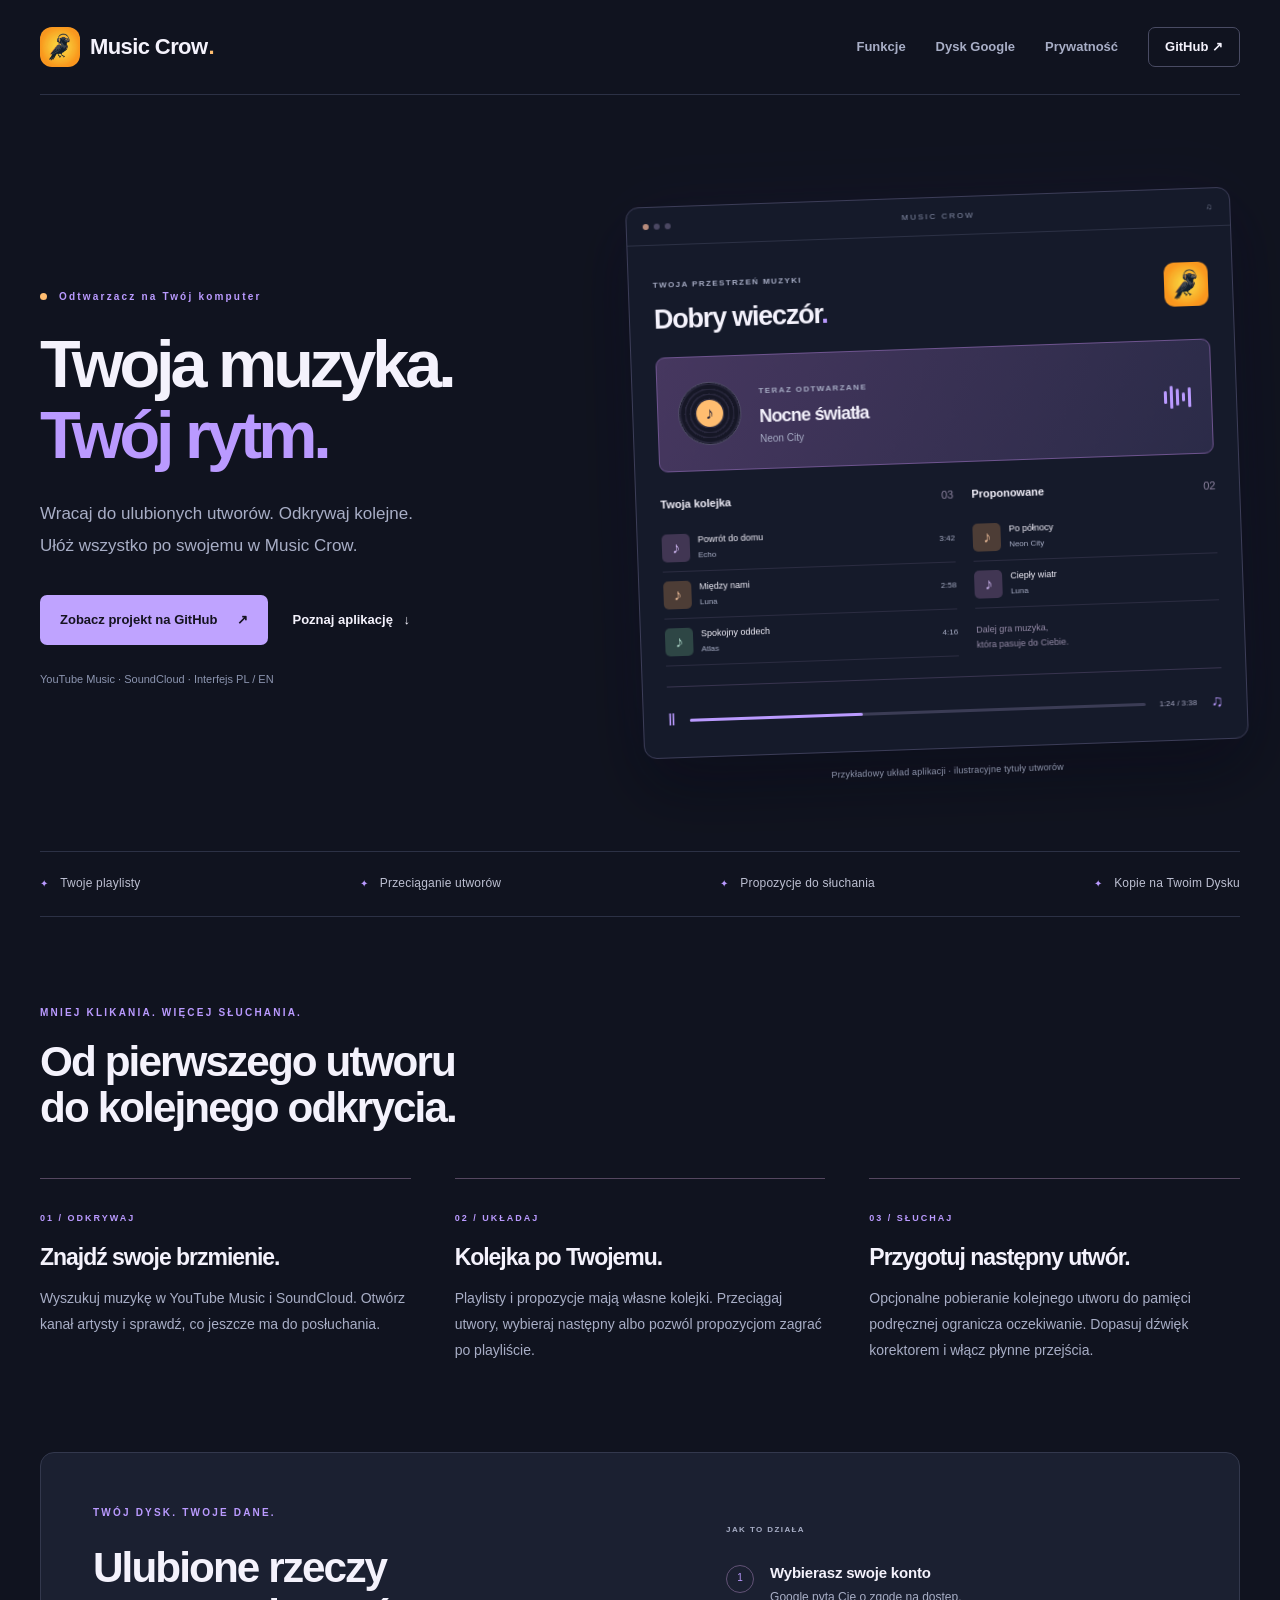
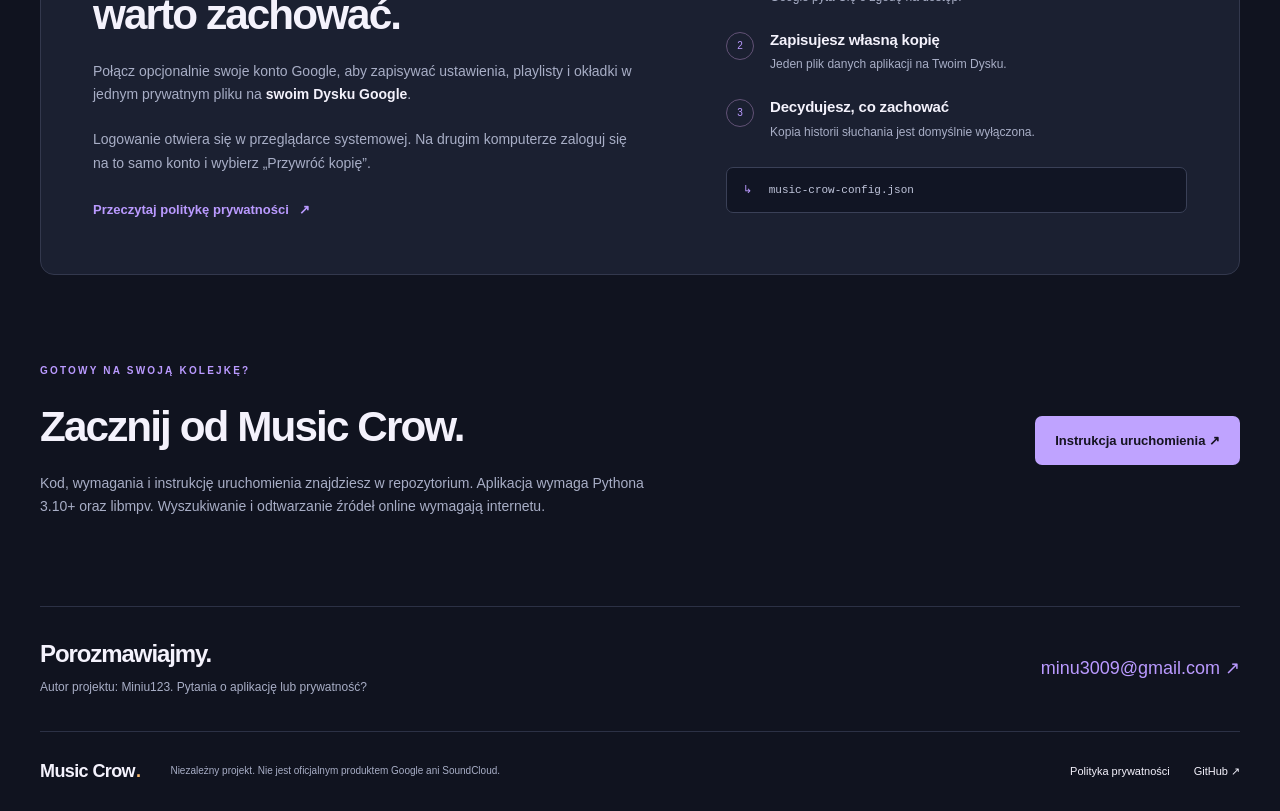
==== docs/index.html @ c223cb3c "Add website" ====
<!doctype html>
<html lang="pl">
<head>
  <meta charset="utf-8">
  <meta name="viewport" content="width=device-width, initial-scale=1">
  <meta name="description" content="Music Crow — odtwarzacz muzyki na komputer. Wyszukuj utwory, twórz playlisty, układaj kolejki i zapisuj kopie na swoim Dysku Google.">
  <meta name="theme-color" content="#10131f">
  <meta property="og:title" content="Music Crow — Twoja muzyka. Twój rytm.">
  <meta property="og:description" content="Playlisty, dwie kolejki i nowe muzyczne odkrycia w jednej aplikacji na komputer.">
  <meta property="og:type" content="website">
  <title>Music Crow — Twoja muzyka. Twój rytm.</title>
  <link rel="icon" type="image/png" href="assets/icon.png">
  <link rel="stylesheet" href="assets/style.css">
</head>
<body>
  <a class="skip" href="#main">Przejdź do treści</a>
  <header class="site-header wrap">
    <a class="brand" href="./" aria-label="Music Crow — strona główna"><img src="assets/icon.png" alt="" width="40" height="40">Music Crow<span class="brand-dot">.</span></a>
    <nav aria-label="Nawigacja główna"><a href="#funkcje">Funkcje</a><a href="#google-drive">Dysk Google</a><a href="privacy.html">Prywatność</a><a class="nav-github" href="https://github.com/Miniu123/Music_Crow">GitHub ↗</a></nav>
  </header>
  <main id="main">
    <section class="hero wrap" aria-labelledby="hero-title">
      <div class="hero-copy">
        <p class="eyebrow"><span class="status-dot"></span> Odtwarzacz na Twój komputer</p>
        <h1 id="hero-title">Twoja muzyka.<br><span>Twój rytm.</span></h1>
        <p class="lead">Wracaj do ulubionych utworów. Odkrywaj kolejne.<br class="desktop-break"> Ułóż wszystko po swojemu w Music Crow.</p>
        <div class="actions"><a class="button primary" href="https://github.com/Miniu123/Music_Crow#readme">Zobacz projekt na GitHub <span aria-hidden="true">↗</span></a><a class="text-link" href="#funkcje">Poznaj aplikację <span aria-hidden="true">↓</span></a></div>
        <p class="hero-note">YouTube Music · SoundCloud · Interfejs PL / EN</p>
      </div>
      <figure class="app-figure">
        <div class="app-preview" aria-label="Ilustracja dwóch kolejek odtwarzania w Music Crow">
          <div class="window-bar"><span class="window-dots" aria-hidden="true"><i></i><i></i><i></i></span><span>MUSIC CROW</span><span aria-hidden="true">♫</span></div>
          <div class="preview-body">
            <div class="preview-heading"><div><span class="micro">TWOJA PRZESTRZEŃ MUZYKI</span><h2>Dobry wieczór<span>.</span></h2></div><img src="assets/icon.png" width="44" height="44" alt=""></div>
            <div class="now-playing"><div class="record" aria-hidden="true"><span>♪</span></div><div><span class="micro">TERAZ ODTWARZANE</span><h3>Nocne światła</h3><p>Neon City</p></div><div class="sound-bars" aria-hidden="true"><i></i><i></i><i></i><i></i><i></i></div></div>
            <div class="preview-queues"><div><div class="queue-label">Twoja kolejka <span>03</span></div><ol class="track-list"><li><span class="track-art lilac" aria-hidden="true">♪</span><span>Powrót do domu<small>Echo</small></span><span class="track-time">3:42</span></li><li><span class="track-art peach" aria-hidden="true">♪</span><span>Między nami<small>Luna</small></span><span class="track-time">2:58</span></li><li><span class="track-art mint" aria-hidden="true">♪</span><span>Spokojny oddech<small>Atlas</small></span><span class="track-time">4:16</span></li></ol></div><div><div class="queue-label">Proponowane <span>02</span></div><ol class="track-list"><li><span class="track-art peach" aria-hidden="true">♪</span><span>Po północy<small>Neon City</small></span></li><li><span class="track-art lilac" aria-hidden="true">♪</span><span>Ciepły wiatr<small>Luna</small></span></li></ol><p class="queue-caption">Dalej gra muzyka,<br>która pasuje do Ciebie.</p></div></div>
            <div class="preview-player" aria-hidden="true"><span>Ⅱ</span><div class="progress"><i></i></div><small>1:24 / 3:38</small><span>♫</span></div>
          </div>
        </div>
        <figcaption>Przykładowy układ aplikacji · ilustracyjne tytuły utworów</figcaption>
      </figure>
    </section>
    <div class="feature-strip wrap"><span>Twoje playlisty</span><span>Przeciąganie utworów</span><span>Propozycje do słuchania</span><span>Kopie na Twoim Dysku</span></div>
    <section class="features wrap section" id="funkcje" aria-labelledby="features-title">
      <div class="section-heading"><p class="eyebrow">MNIEJ KLIKANIA. WIĘCEJ SŁUCHANIA.</p><h2 id="features-title">Od pierwszego utworu<br>do kolejnego odkrycia.</h2></div>
      <div class="feature-grid">
        <article><span class="feature-number">01 / ODKRYWAJ</span><h3>Znajdź swoje brzmienie.</h3><p>Wyszukuj muzykę w YouTube Music i SoundCloud. Otwórz kanał artysty i sprawdź, co jeszcze ma do posłuchania.</p></article>
        <article><span class="feature-number">02 / UKŁADAJ</span><h3>Kolejka po Twojemu.</h3><p>Playlisty i propozycje mają własne kolejki. Przeciągaj utwory, wybieraj następny albo pozwól propozycjom zagrać po playliście.</p></article>
        <article><span class="feature-number">03 / SŁUCHAJ</span><h3>Przygotuj następny utwór.</h3><p>Opcjonalne pobieranie kolejnego utworu do pamięci podręcznej ogranicza oczekiwanie. Dopasuj dźwięk korektorem i włącz płynne przejścia.</p></article>
      </div>
    </section>
    <section class="drive-section wrap" id="google-drive" aria-labelledby="drive-title">
      <div class="drive-copy"><p class="eyebrow">TWÓJ DYSK. TWOJE DANE.</p><h2 id="drive-title">Ulubione rzeczy<br>warto zachować.</h2><p>Połącz opcjonalnie swoje konto Google, aby zapisywać ustawienia, playlisty i okładki w jednym prywatnym pliku na <strong>swoim Dysku Google</strong>.</p><p>Logowanie otwiera się w przeglądarce systemowej. Na drugim komputerze zaloguj się na to samo konto i wybierz „Przywróć kopię”.</p><a class="text-link" href="privacy.html">Przeczytaj politykę prywatności <span aria-hidden="true">↗</span></a></div>
      <div class="backup-note"><span class="micro">JAK TO DZIAŁA</span><ol><li><span>1</span><div><h3>Wybierasz swoje konto</h3><p>Google pyta Cię o zgodę na dostęp.</p></div></li><li><span>2</span><div><h3>Zapisujesz własną kopię</h3><p>Jeden plik danych aplikacji na Twoim Dysku.</p></div></li><li><span>3</span><div><h3>Decydujesz, co zachować</h3><p>Kopia historii słuchania jest domyślnie wyłączona.</p></div></li></ol><div class="file-pill"><span aria-hidden="true">↳</span> music-crow-config.json</div></div>
    </section>
    <section class="start-section wrap section" id="start"><div><p class="eyebrow">GOTOWY NA SWOJĄ KOLEJKĘ?</p><h2>Zacznij od Music Crow.</h2><p>Kod, wymagania i instrukcję uruchomienia znajdziesz w repozytorium. Aplikacja wymaga Pythona 3.10+ oraz libmpv. Wyszukiwanie i odtwarzanie źródeł online wymagają internetu.</p></div><a class="button primary" href="https://github.com/Miniu123/Music_Crow#readme">Instrukcja uruchomienia ↗</a></section>
    <section class="contact-section wrap" id="kontakt"><div><h2>Porozmawiajmy.</h2><p>Autor projektu: <a href="https://github.com/Miniu123">Miniu123</a>. Pytania o aplikację lub prywatność?</p></div><a class="contact-link" href="mailto:minu3009@gmail.com">minu3009@gmail.com ↗</a></section>
  </main>
  <footer class="site-footer wrap"><a class="brand" href="./">Music Crow<span class="brand-dot">.</span></a><p>Niezależny projekt. Nie jest oficjalnym produktem Google ani SoundCloud.</p><div><a href="privacy.html">Polityka prywatności</a><a href="https://github.com/Miniu123/Music_Crow">GitHub ↗</a></div></footer>
</body>
</html>
---- docs/assets/style.css ----
:root{color-scheme:dark;--bg:#10131f;--surface:#191e2f;--text:#f4f2fc;--muted:#a8aec6;--accent:#ba9aff;--line:#2c3145;--warm:#ffbd70}*{box-sizing:border-box}html{scroll-behavior:smooth;scroll-padding-top:28px}body{margin:0;background:var(--bg);color:var(--text);font-family:Inter,"Segoe UI",Arial,sans-serif;font-size:16px;line-height:1.65}a{color:inherit;text-decoration:none}a:hover{color:var(--accent)}a:focus-visible{outline:3px solid var(--warm);outline-offset:6px;border-radius:3px}img{max-width:100%;height:auto}h1,h2,h3,p,figure{margin:0}h1,h2,h3{line-height:1.1;letter-spacing:-.045em}p{color:var(--muted)}.wrap{width:min(1220px,calc(100% - 80px));margin-inline:auto}.skip{position:fixed;top:-100px;left:20px;padding:10px 20px;background:var(--text);color:var(--bg);z-index:10}.skip:focus{top:12px}.site-header{display:flex;align-items:center;justify-content:space-between;gap:30px;padding-block:27px;border-bottom:1px solid var(--line)}.brand{display:flex;align-items:center;gap:10px;font-size:22px;line-height:1;font-weight:750;letter-spacing:-.6px}.brand img{border-radius:12px}.brand-dot{margin-left:-9px;color:var(--warm)}nav{display:flex;align-items:center;gap:30px;font-size:13px;font-weight:600}nav a{color:var(--muted)}.nav-github{border:1px solid #494b63;border-radius:7px;padding:8px 16px;color:var(--text)}.hero{display:grid;grid-template-columns:1fr 1.12fr;gap:54px;align-items:center;padding-block:102px 72px}.eyebrow{font-size:10px;letter-spacing:2.2px;font-weight:750;color:var(--accent);margin-bottom:24px}.status-dot{display:inline-block;width:7px;height:7px;margin-right:7px;background:var(--warm);border-radius:50%}h1{font-size:clamp(48px,5.2vw,74px);font-weight:750;line-height:1.06;letter-spacing:-4px}h1 span{color:var(--accent)}.lead{margin-top:28px;font-size:17px;line-height:1.85}.actions{display:flex;align-items:center;gap:24px;margin-top:34px;flex-wrap:wrap}.button{display:inline-flex;align-items:center;justify-content:center;gap:20px;padding:14px 20px;font-size:13px;font-weight:750;border-radius:7px;transition:transform .18s,background .18s}.primary{color:#151320;background:#bfa3ff}.primary:hover{color:#151320;background:#ceb8ff;transform:translateY(-2px)}.text-link{font-size:13px;font-weight:650}.text-link span{padding-left:7px}.hero-note{font-size:11px;margin-top:25px;color:#8c95b0}.app-figure{min-width:0;transform:rotate(-2deg);animation:arrive .7s ease-out both}.app-preview{overflow:hidden;background:#151a2a;border:1px solid #3c3d58;border-radius:13px;box-shadow:0 30px 65px #05061170,0 0 75px #9572ff0c}.window-bar{display:flex;align-items:center;justify-content:space-between;padding:12px 16px;border-bottom:1px solid var(--line);color:#8991ab;font-size:8px;letter-spacing:2px}.window-dots{display:flex;gap:5px}.window-dots i{width:6px;height:6px;border-radius:50%;background:#4b4863}.window-dots i:first-child{background:#b78b7c}.preview-body{padding:24px}.preview-heading{display:flex;align-items:center;justify-content:space-between;gap:10px}.micro{font-size:8px;font-weight:750;letter-spacing:1.4px;color:var(--muted)}.preview-heading h2{font-size:27px;margin-top:9px}.preview-heading h2 span{color:var(--accent)}.now-playing{display:flex;align-items:center;gap:18px;padding:20px;margin-block:23px;background:linear-gradient(115deg,#46375f,#2b2b48);border:1px solid #6e548f;border-radius:9px}.record{width:63px;height:63px;border-radius:50%;display:grid;place-items:center;flex-shrink:0;background:repeating-radial-gradient(#161726 0 3px,#28273c 4px 5px);border:1px solid #53516a}.record span{display:grid;place-items:center;width:27px;height:27px;background:var(--warm);border-radius:50%;color:#242036;font-size:17px}.now-playing h3{font-size:18px;margin-top:5px}.now-playing p{font-size:10px;margin-top:5px}.sound-bars{display:flex;gap:3px;align-items:center;height:25px;margin-left:auto}.sound-bars i{width:3px;height:13px;border-radius:3px;background:var(--accent);animation:equalizer 1s ease-in-out infinite alternate}.sound-bars i:nth-child(2){height:23px;animation-delay:-.6s}.sound-bars i:nth-child(3){height:17px;animation-delay:-.2s}.sound-bars i:nth-child(4){height:9px;animation-delay:-.8s}.sound-bars i:nth-child(5){height:20px;animation-delay:-.4s}.preview-queues{display:grid;grid-template-columns:1.2fr 1fr;gap:18px}.queue-label{display:flex;justify-content:space-between;font-size:11px;font-weight:650;margin-bottom:12px}.queue-label>span{color:#8d839f;font-weight:400}.track-list{list-style:none;padding:0;margin:0}.track-list li{display:flex;align-items:center;gap:8px;font-size:9px;line-height:1.5;padding:9px 0;border-bottom:1px solid #2b2c41}.track-list small{display:block;color:var(--muted);font-size:8px;margin-top:2px}.track-art{display:grid;place-items:center;width:28px;height:28px;flex-shrink:0;border-radius:5px;font-size:16px}.lilac{background:#413653;color:#cbb3ed}.peach{background:#4d3d36;color:#e8b996}.mint{background:#2e4645;color:#a7d0c2}.track-time{font-size:8px;color:var(--muted);margin-left:auto}.queue-caption{font-size:9px;line-height:1.7;padding-top:14px;color:#958ba7}.preview-player{display:flex;gap:14px;align-items:center;border-top:1px solid #38344f;padding-top:20px;margin-top:20px;color:var(--accent)}.preview-player small{font-size:8px;color:#a3a5bf}.progress{height:3px;background:#3b3c55;flex:1;border-radius:4px}.progress i{display:block;height:3px;background:var(--accent);width:38%;border-radius:4px}figcaption{font-size:9px;text-align:center;color:#8f95ab;margin-top:15px;letter-spacing:.2px}.feature-strip{display:flex;justify-content:space-between;gap:20px;border-top:1px solid var(--line);border-bottom:1px solid var(--line);padding-block:22px;color:#bdc0d2;font-size:12px;letter-spacing:.2px}.feature-strip span:before{content:'✦';font-size:10px;color:var(--accent);padding-right:12px}.section{padding-block:88px}.section h2,.drive-section h2{font-size:clamp(32px,3.3vw,46px)}.section-heading .eyebrow{margin-bottom:17px}.feature-grid{display:grid;grid-template-columns:repeat(3,1fr);gap:44px;margin-top:46px}.feature-grid article{border-top:1px solid #554760;padding-top:24px}.feature-number{font-size:9px;letter-spacing:2px;color:var(--accent);font-weight:700}.feature-grid h3{font-size:23px;margin-block:16px}.feature-grid p{font-size:14px;line-height:1.85}.drive-section{display:grid;grid-template-columns:1.2fr 1fr;gap:80px;align-items:center;padding:52px;background:#1b2031;border:1px solid #33384d;border-radius:14px}.drive-copy>p:not(.eyebrow){margin-top:22px;font-size:14px}.drive-copy strong{color:var(--text);font-weight:550}.drive-copy .text-link{display:inline-block;margin-top:24px;color:var(--accent)}.backup-note>ol{list-style:none;padding:0;margin:20px 0 0}.backup-note li{display:flex;gap:16px;margin-block:24px}.backup-note li>span{width:28px;height:28px;display:grid;place-items:center;flex-shrink:0;border:1px solid #625276;border-radius:50%;font-size:10px;color:var(--accent)}.backup-note h3{font-size:15px;letter-spacing:-.2px}.backup-note p{font-size:12px;margin-top:7px}.file-pill{font-family:monospace;font-size:11px;background:#111524;border:1px solid #3a4057;border-radius:7px;padding:13px 16px;color:#c0c5db;overflow-wrap:anywhere}.file-pill span{color:var(--accent);margin-right:10px}.start-section{display:flex;align-items:center;justify-content:space-between;gap:45px}.start-section>div{max-width:630px}.start-section p:not(.eyebrow){font-size:14px;margin-top:22px}.start-section .button{flex-shrink:0}.contact-section{padding-block:34px;border-top:1px solid var(--line);display:flex;align-items:center;justify-content:space-between;gap:24px}.contact-section h2{font-size:24px;margin-bottom:10px}.contact-section p{font-size:12px}.contact-link{font-size:18px;color:var(--accent);overflow-wrap:anywhere}.site-footer{border-top:1px solid var(--line);padding-block:30px;display:flex;gap:30px;align-items:center}.site-footer .brand{font-size:18px;flex-shrink:0}.site-footer p{font-size:10px;max-width:340px}.site-footer>div{display:flex;gap:24px;margin-left:auto;font-size:11px}.legal-hero{padding-block:70px 40px;max-width:850px}.legal-hero h1{font-size:clamp(38px,5vw,62px);letter-spacing:-2.5px}.legal-hero .lead{font-size:17px;max-width:720px}.updated{font-size:11px;margin-top:22px}.legal-layout{display:grid;grid-template-columns:220px minmax(0,760px);gap:60px;padding-bottom:80px;align-items:start}.legal-toc{position:sticky;top:24px;border-top:1px solid var(--line);padding-top:16px}.legal-toc strong{font-size:11px;letter-spacing:1px}.legal-toc ol{list-style:none;padding:0;margin:15px 0;font-size:12px;line-height:2.2}.legal-toc a{color:var(--muted)}.legal-content section{padding:28px 0;border-top:1px solid var(--line)}.legal-content h2{font-size:24px;letter-spacing:-.6px;margin-bottom:18px}.legal-content h3{font-size:17px;margin-block:22px 12px;letter-spacing:-.2px}.legal-content p,.legal-content li{font-size:14px;line-height:1.85;color:var(--muted)}.legal-content p+p{margin-top:13px}.legal-content a{color:var(--accent);text-decoration:underline;text-underline-offset:3px;overflow-wrap:anywhere}.legal-content strong{color:var(--text);font-weight:600}.legal-content ul,.legal-content ol{padding-left:22px}.legal-content li{padding-block:4px}.legal-content code{font-size:12px;overflow-wrap:anywhere;color:#d8c6ff}.legal-content .notice{background:var(--surface);border-left:2px solid var(--accent);padding:20px;border-radius:0 8px 8px 0;margin-top:20px}@keyframes equalizer{to{transform:scaleY(.4)}}@keyframes arrive{from{opacity:0;translate:0 14px}to{opacity:1;translate:0 0}}@media(min-width:1600px){.hero{padding-block:125px 95px}}@media(max-width:1050px){.wrap{width:calc(100% - 48px)}.hero{gap:30px;padding-top:70px}h1{font-size:54px;letter-spacing:-2.5px}.preview-body{padding:18px}.now-playing{padding:14px;gap:12px}.preview-queues{gap:12px}.track-time{display:none}.drive-section{gap:35px;padding:36px}.start-section{align-items:flex-start;flex-direction:column;gap:25px}.legal-layout{gap:35px;grid-template-columns:180px 1fr}.site-footer{flex-wrap:wrap}}@media(max-width:760px){.site-header{flex-wrap:wrap;padding-block:22px;gap:22px}nav{width:100%;justify-content:space-between;gap:10px;font-size:11px}.nav-github{padding:5px 10px}.hero{grid-template-columns:1fr;gap:48px;padding-block:52px 40px}.hero-copy{max-width:590px}h1{font-size:clamp(46px,9vw,66px)}.lead{font-size:16px}.app-figure{transform:none;max-width:600px;width:100%;margin-inline:auto}.preview-body{padding:22px}.preview-queues{gap:22px}.feature-strip{display:grid;grid-template-columns:1fr 1fr;gap:15px;font-size:10px}.section{padding-block:58px}.feature-grid{grid-template-columns:1fr;gap:27px;margin-top:30px}.feature-grid article{padding-top:18px}.feature-grid h3{margin-block:12px}.drive-section{grid-template-columns:1fr;padding:28px;gap:36px}.contact-section{align-items:flex-start;flex-direction:column}.site-footer{gap:22px}.site-footer>div{margin-left:0;width:100%}.legal-hero{padding-top:44px}.legal-layout{grid-template-columns:1fr;gap:20px}.legal-toc{position:static}.legal-toc ol{display:grid;grid-template-columns:1fr 1fr;gap:4px 18px}.legal-content section{padding-block:25px}}@media(max-width:390px){.wrap{width:calc(100% - 32px)}.preview-body{padding:15px}.preview-heading h2{font-size:23px}.preview-queues{gap:12px}.track-art{width:24px;height:24px}.now-playing{gap:10px}.record{width:48px;height:48px}.feature-strip span:before{padding-right:6px}.drive-section{padding:22px}.actions{gap:18px}.legal-toc ol{grid-template-columns:1fr}}@media(prefers-reduced-motion:reduce){html{scroll-behavior:auto}*,*:before,*:after{animation:none!important;transition:none!important}}
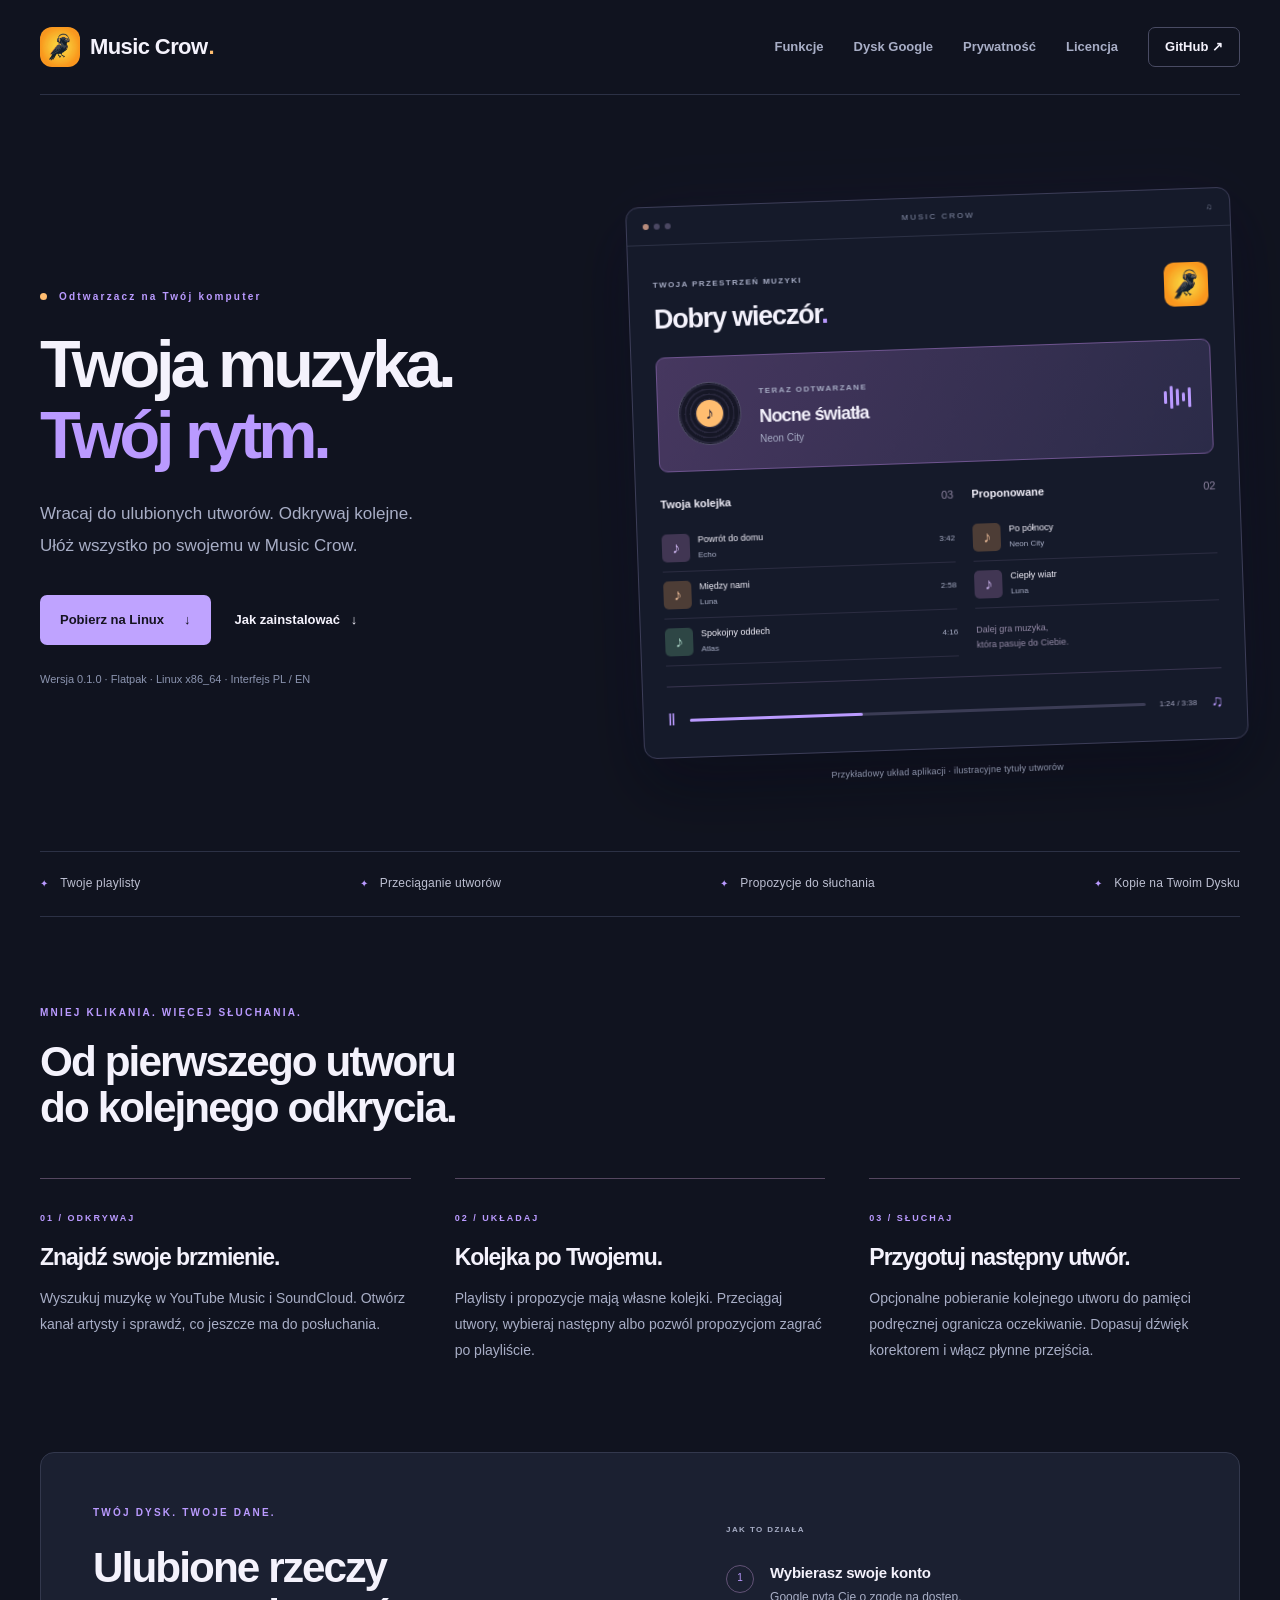
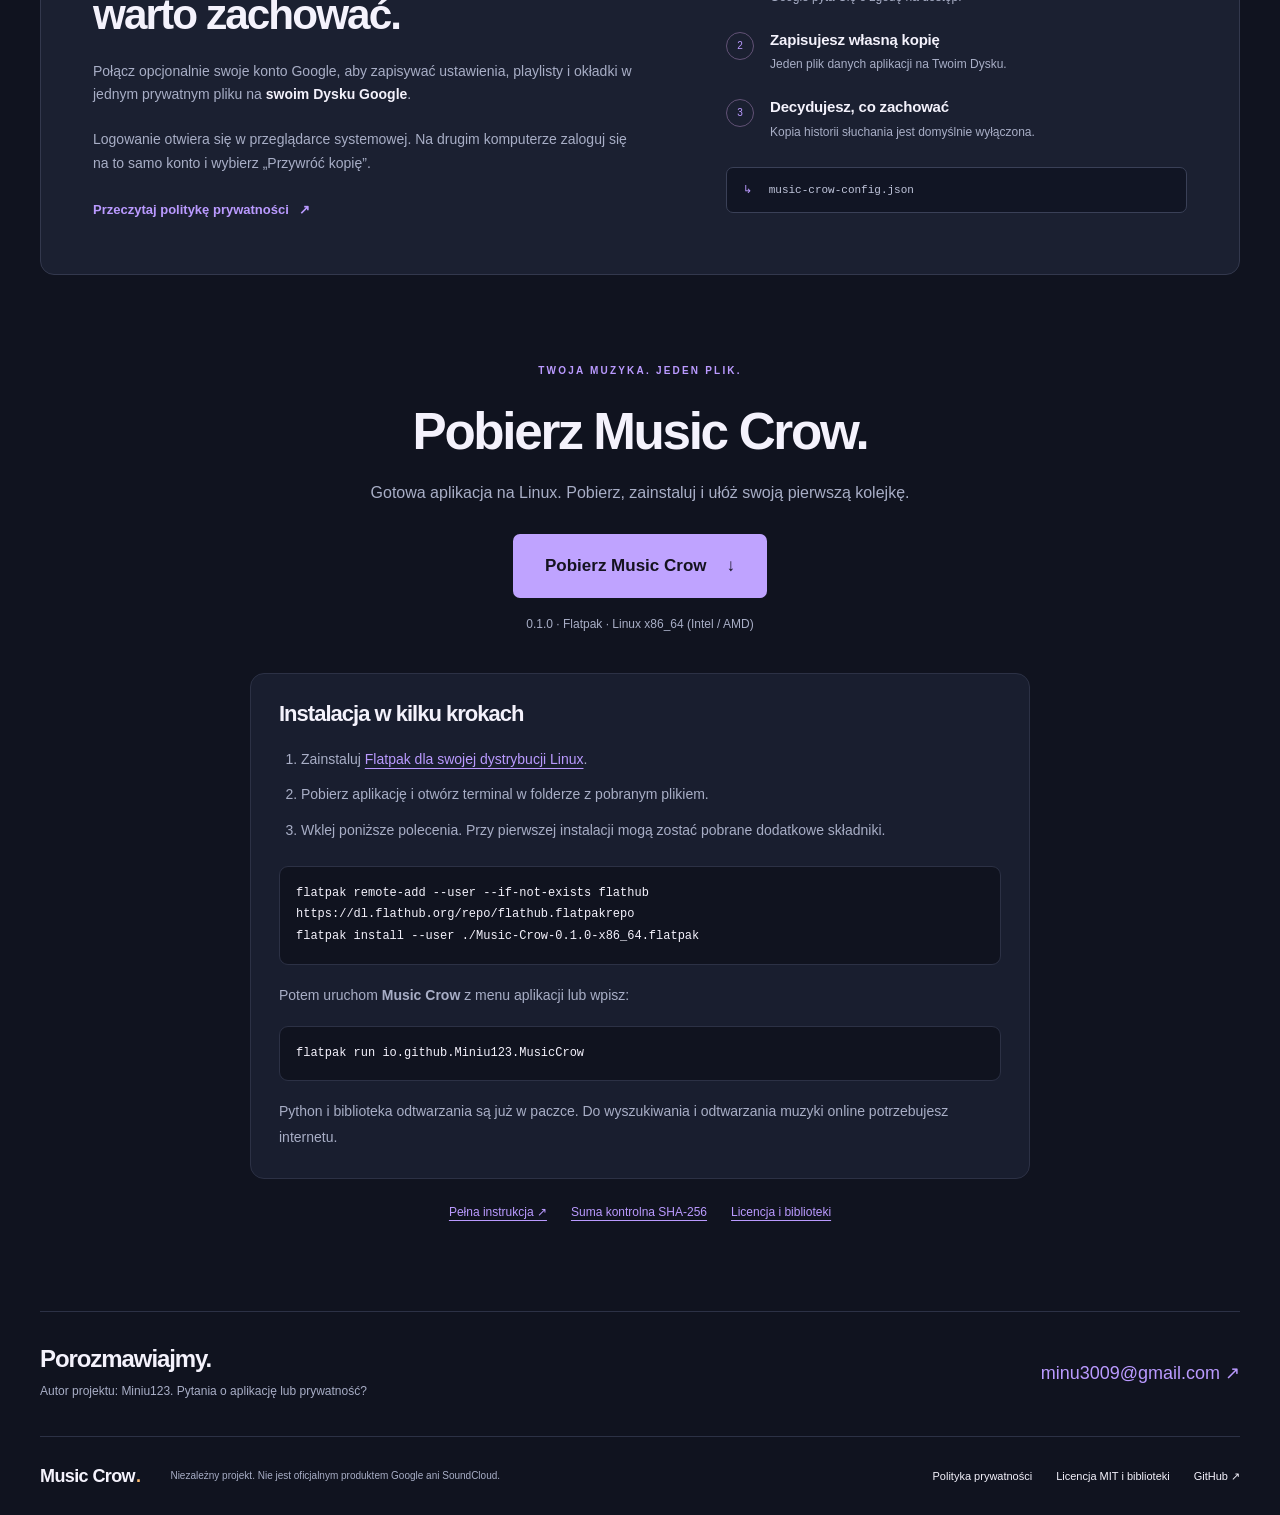
==== commit b698483c: "Create flatpak build" ====
--- a/docs/index.html
+++ b/docs/index.html
@@ -16,7 +16,7 @@
   <a class="skip" href="#main">Przejdź do treści</a>
   <header class="site-header wrap">
     <a class="brand" href="./" aria-label="Music Crow — strona główna"><img src="assets/icon.png" alt="" width="40" height="40">Music Crow<span class="brand-dot">.</span></a>
-    <nav aria-label="Nawigacja główna"><a href="#funkcje">Funkcje</a><a href="#google-drive">Dysk Google</a><a href="privacy.html">Prywatność</a><a class="nav-github" href="https://github.com/Miniu123/Music_Crow">GitHub ↗</a></nav>
+    <nav aria-label="Nawigacja główna"><a href="#funkcje">Funkcje</a><a href="#google-drive">Dysk Google</a><a href="privacy.html">Prywatność</a><a href="license.html">Licencja</a><a class="nav-github" href="https://github.com/Miniu123/Music_Crow">GitHub ↗</a></nav>
   </header>
   <main id="main">
     <section class="hero wrap" aria-labelledby="hero-title">
@@ -24,8 +24,8 @@
         <p class="eyebrow"><span class="status-dot"></span> Odtwarzacz na Twój komputer</p>
         <h1 id="hero-title">Twoja muzyka.<br><span>Twój rytm.</span></h1>
         <p class="lead">Wracaj do ulubionych utworów. Odkrywaj kolejne.<br class="desktop-break"> Ułóż wszystko po swojemu w Music Crow.</p>
-        <div class="actions"><a class="button primary" href="https://github.com/Miniu123/Music_Crow#readme">Zobacz projekt na GitHub <span aria-hidden="true">↗</span></a><a class="text-link" href="#funkcje">Poznaj aplikację <span aria-hidden="true">↓</span></a></div>
-        <p class="hero-note">YouTube Music · SoundCloud · Interfejs PL / EN</p>
+        <div class="actions"><a class="button primary" href="https://github.com/Miniu123/Music_Crow/raw/refs/heads/main/Music-Crow-0.1.0-x86_64.flatpak" download="Music-Crow-0.1.0-x86_64.flatpak">Pobierz na Linux <span aria-hidden="true">↓</span></a><a class="text-link" href="#pobierz">Jak zainstalować <span aria-hidden="true">↓</span></a></div>
+        <p class="hero-note">Wersja 0.1.0 · Flatpak · Linux x86_64 · Interfejs PL / EN</p>
       </div>
       <figure class="app-figure">
         <div class="app-preview" aria-label="Ilustracja dwóch kolejek odtwarzania w Music Crow">
@@ -53,9 +53,30 @@
       <div class="drive-copy"><p class="eyebrow">TWÓJ DYSK. TWOJE DANE.</p><h2 id="drive-title">Ulubione rzeczy<br>warto zachować.</h2><p>Połącz opcjonalnie swoje konto Google, aby zapisywać ustawienia, playlisty i okładki w jednym prywatnym pliku na <strong>swoim Dysku Google</strong>.</p><p>Logowanie otwiera się w przeglądarce systemowej. Na drugim komputerze zaloguj się na to samo konto i wybierz „Przywróć kopię”.</p><a class="text-link" href="privacy.html">Przeczytaj politykę prywatności <span aria-hidden="true">↗</span></a></div>
       <div class="backup-note"><span class="micro">JAK TO DZIAŁA</span><ol><li><span>1</span><div><h3>Wybierasz swoje konto</h3><p>Google pyta Cię o zgodę na dostęp.</p></div></li><li><span>2</span><div><h3>Zapisujesz własną kopię</h3><p>Jeden plik danych aplikacji na Twoim Dysku.</p></div></li><li><span>3</span><div><h3>Decydujesz, co zachować</h3><p>Kopia historii słuchania jest domyślnie wyłączona.</p></div></li></ol><div class="file-pill"><span aria-hidden="true">↳</span> music-crow-config.json</div></div>
     </section>
-    <section class="start-section wrap section" id="start"><div><p class="eyebrow">GOTOWY NA SWOJĄ KOLEJKĘ?</p><h2>Zacznij od Music Crow.</h2><p>Kod, wymagania i instrukcję uruchomienia znajdziesz w repozytorium. Aplikacja wymaga Pythona 3.10+ oraz libmpv. Wyszukiwanie i odtwarzanie źródeł online wymagają internetu.</p></div><a class="button primary" href="https://github.com/Miniu123/Music_Crow#readme">Instrukcja uruchomienia ↗</a></section>
+    <section class="download-section wrap section" id="pobierz" aria-labelledby="download-title">
+      <span id="start"></span>
+      <p class="eyebrow">TWOJA MUZYKA. JEDEN PLIK.</p>
+      <h2 id="download-title">Pobierz Music Crow.</h2>
+      <p class="download-intro">Gotowa aplikacja na Linux. Pobierz, zainstaluj i ułóż swoją pierwszą kolejkę.</p>
+      <a class="button primary download-button" href="https://github.com/Miniu123/Music_Crow/raw/refs/heads/main/Music-Crow-0.1.0-x86_64.flatpak" download="Music-Crow-0.1.0-x86_64.flatpak">Pobierz Music Crow <span aria-hidden="true">↓</span></a>
+      <p class="download-meta">0.1.0 · Flatpak · Linux x86_64 (Intel / AMD)</p>
+      <div class="download-install">
+        <h3>Instalacja w kilku krokach</h3>
+        <ol>
+          <li>Zainstaluj <a href="https://flatpak.org/setup/">Flatpak dla swojej dystrybucji Linux</a>.</li>
+          <li>Pobierz aplikację i otwórz terminal w folderze z pobranym plikiem.</li>
+          <li>Wklej poniższe polecenia. Przy pierwszej instalacji mogą zostać pobrane dodatkowe składniki.</li>
+        </ol>
+        <pre><code>flatpak remote-add --user --if-not-exists flathub https://dl.flathub.org/repo/flathub.flatpakrepo
+flatpak install --user ./Music-Crow-0.1.0-x86_64.flatpak</code></pre>
+        <p>Potem uruchom <strong>Music Crow</strong> z menu aplikacji lub wpisz:</p>
+        <pre><code>flatpak run io.github.Miniu123.MusicCrow</code></pre>
+        <p>Python i biblioteka odtwarzania są już w paczce. Do wyszukiwania i odtwarzania muzyki online potrzebujesz internetu.</p>
+      </div>
+      <div class="download-links"><a href="https://github.com/Miniu123/Music_Crow#install-the-linux-app-flatpak">Pełna instrukcja ↗</a><a href="https://github.com/Miniu123/Music_Crow/raw/refs/heads/main/SHA256SUMS">Suma kontrolna SHA-256</a><a href="license.html">Licencja i biblioteki</a></div>
+    </section>
     <section class="contact-section wrap" id="kontakt"><div><h2>Porozmawiajmy.</h2><p>Autor projektu: <a href="https://github.com/Miniu123">Miniu123</a>. Pytania o aplikację lub prywatność?</p></div><a class="contact-link" href="mailto:minu3009@gmail.com">minu3009@gmail.com ↗</a></section>
   </main>
-  <footer class="site-footer wrap"><a class="brand" href="./">Music Crow<span class="brand-dot">.</span></a><p>Niezależny projekt. Nie jest oficjalnym produktem Google ani SoundCloud.</p><div><a href="privacy.html">Polityka prywatności</a><a href="https://github.com/Miniu123/Music_Crow">GitHub ↗</a></div></footer>
+  <footer class="site-footer wrap"><a class="brand" href="./">Music Crow<span class="brand-dot">.</span></a><p>Niezależny projekt. Nie jest oficjalnym produktem Google ani SoundCloud.</p><div><a href="privacy.html">Polityka prywatności</a><a href="license.html">Licencja MIT i biblioteki</a><a href="https://github.com/Miniu123/Music_Crow">GitHub ↗</a></div></footer>
 </body>
 </html>
--- a/docs/assets/style.css
+++ b/docs/assets/style.css
@@ -1 +1,4 @@
 :root{color-scheme:dark;--bg:#10131f;--surface:#191e2f;--text:#f4f2fc;--muted:#a8aec6;--accent:#ba9aff;--line:#2c3145;--warm:#ffbd70}*{box-sizing:border-box}html{scroll-behavior:smooth;scroll-padding-top:28px}body{margin:0;background:var(--bg);color:var(--text);font-family:Inter,"Segoe UI",Arial,sans-serif;font-size:16px;line-height:1.65}a{color:inherit;text-decoration:none}a:hover{color:var(--accent)}a:focus-visible{outline:3px solid var(--warm);outline-offset:6px;border-radius:3px}img{max-width:100%;height:auto}h1,h2,h3,p,figure{margin:0}h1,h2,h3{line-height:1.1;letter-spacing:-.045em}p{color:var(--muted)}.wrap{width:min(1220px,calc(100% - 80px));margin-inline:auto}.skip{position:fixed;top:-100px;left:20px;padding:10px 20px;background:var(--text);color:var(--bg);z-index:10}.skip:focus{top:12px}.site-header{display:flex;align-items:center;justify-content:space-between;gap:30px;padding-block:27px;border-bottom:1px solid var(--line)}.brand{display:flex;align-items:center;gap:10px;font-size:22px;line-height:1;font-weight:750;letter-spacing:-.6px}.brand img{border-radius:12px}.brand-dot{margin-left:-9px;color:var(--warm)}nav{display:flex;align-items:center;gap:30px;font-size:13px;font-weight:600}nav a{color:var(--muted)}.nav-github{border:1px solid #494b63;border-radius:7px;padding:8px 16px;color:var(--text)}.hero{display:grid;grid-template-columns:1fr 1.12fr;gap:54px;align-items:center;padding-block:102px 72px}.eyebrow{font-size:10px;letter-spacing:2.2px;font-weight:750;color:var(--accent);margin-bottom:24px}.status-dot{display:inline-block;width:7px;height:7px;margin-right:7px;background:var(--warm);border-radius:50%}h1{font-size:clamp(48px,5.2vw,74px);font-weight:750;line-height:1.06;letter-spacing:-4px}h1 span{color:var(--accent)}.lead{margin-top:28px;font-size:17px;line-height:1.85}.actions{display:flex;align-items:center;gap:24px;margin-top:34px;flex-wrap:wrap}.button{display:inline-flex;align-items:center;justify-content:center;gap:20px;padding:14px 20px;font-size:13px;font-weight:750;border-radius:7px;transition:transform .18s,background .18s}.primary{color:#151320;background:#bfa3ff}.primary:hover{color:#151320;background:#ceb8ff;transform:translateY(-2px)}.text-link{font-size:13px;font-weight:650}.text-link span{padding-left:7px}.hero-note{font-size:11px;margin-top:25px;color:#8c95b0}.app-figure{min-width:0;transform:rotate(-2deg);animation:arrive .7s ease-out both}.app-preview{overflow:hidden;background:#151a2a;border:1px solid #3c3d58;border-radius:13px;box-shadow:0 30px 65px #05061170,0 0 75px #9572ff0c}.window-bar{display:flex;align-items:center;justify-content:space-between;padding:12px 16px;border-bottom:1px solid var(--line);color:#8991ab;font-size:8px;letter-spacing:2px}.window-dots{display:flex;gap:5px}.window-dots i{width:6px;height:6px;border-radius:50%;background:#4b4863}.window-dots i:first-child{background:#b78b7c}.preview-body{padding:24px}.preview-heading{display:flex;align-items:center;justify-content:space-between;gap:10px}.micro{font-size:8px;font-weight:750;letter-spacing:1.4px;color:var(--muted)}.preview-heading h2{font-size:27px;margin-top:9px}.preview-heading h2 span{color:var(--accent)}.now-playing{display:flex;align-items:center;gap:18px;padding:20px;margin-block:23px;background:linear-gradient(115deg,#46375f,#2b2b48);border:1px solid #6e548f;border-radius:9px}.record{width:63px;height:63px;border-radius:50%;display:grid;place-items:center;flex-shrink:0;background:repeating-radial-gradient(#161726 0 3px,#28273c 4px 5px);border:1px solid #53516a}.record span{display:grid;place-items:center;width:27px;height:27px;background:var(--warm);border-radius:50%;color:#242036;font-size:17px}.now-playing h3{font-size:18px;margin-top:5px}.now-playing p{font-size:10px;margin-top:5px}.sound-bars{display:flex;gap:3px;align-items:center;height:25px;margin-left:auto}.sound-bars i{width:3px;height:13px;border-radius:3px;background:var(--accent);animation:equalizer 1s ease-in-out infinite alternate}.sound-bars i:nth-child(2){height:23px;animation-delay:-.6s}.sound-bars i:nth-child(3){height:17px;animation-delay:-.2s}.sound-bars i:nth-child(4){height:9px;animation-delay:-.8s}.sound-bars i:nth-child(5){height:20px;animation-delay:-.4s}.preview-queues{display:grid;grid-template-columns:1.2fr 1fr;gap:18px}.queue-label{display:flex;justify-content:space-between;font-size:11px;font-weight:650;margin-bottom:12px}.queue-label>span{color:#8d839f;font-weight:400}.track-list{list-style:none;padding:0;margin:0}.track-list li{display:flex;align-items:center;gap:8px;font-size:9px;line-height:1.5;padding:9px 0;border-bottom:1px solid #2b2c41}.track-list small{display:block;color:var(--muted);font-size:8px;margin-top:2px}.track-art{display:grid;place-items:center;width:28px;height:28px;flex-shrink:0;border-radius:5px;font-size:16px}.lilac{background:#413653;color:#cbb3ed}.peach{background:#4d3d36;color:#e8b996}.mint{background:#2e4645;color:#a7d0c2}.track-time{font-size:8px;color:var(--muted);margin-left:auto}.queue-caption{font-size:9px;line-height:1.7;padding-top:14px;color:#958ba7}.preview-player{display:flex;gap:14px;align-items:center;border-top:1px solid #38344f;padding-top:20px;margin-top:20px;color:var(--accent)}.preview-player small{font-size:8px;color:#a3a5bf}.progress{height:3px;background:#3b3c55;flex:1;border-radius:4px}.progress i{display:block;height:3px;background:var(--accent);width:38%;border-radius:4px}figcaption{font-size:9px;text-align:center;color:#8f95ab;margin-top:15px;letter-spacing:.2px}.feature-strip{display:flex;justify-content:space-between;gap:20px;border-top:1px solid var(--line);border-bottom:1px solid var(--line);padding-block:22px;color:#bdc0d2;font-size:12px;letter-spacing:.2px}.feature-strip span:before{content:'✦';font-size:10px;color:var(--accent);padding-right:12px}.section{padding-block:88px}.section h2,.drive-section h2{font-size:clamp(32px,3.3vw,46px)}.section-heading .eyebrow{margin-bottom:17px}.feature-grid{display:grid;grid-template-columns:repeat(3,1fr);gap:44px;margin-top:46px}.feature-grid article{border-top:1px solid #554760;padding-top:24px}.feature-number{font-size:9px;letter-spacing:2px;color:var(--accent);font-weight:700}.feature-grid h3{font-size:23px;margin-block:16px}.feature-grid p{font-size:14px;line-height:1.85}.drive-section{display:grid;grid-template-columns:1.2fr 1fr;gap:80px;align-items:center;padding:52px;background:#1b2031;border:1px solid #33384d;border-radius:14px}.drive-copy>p:not(.eyebrow){margin-top:22px;font-size:14px}.drive-copy strong{color:var(--text);font-weight:550}.drive-copy .text-link{display:inline-block;margin-top:24px;color:var(--accent)}.backup-note>ol{list-style:none;padding:0;margin:20px 0 0}.backup-note li{display:flex;gap:16px;margin-block:24px}.backup-note li>span{width:28px;height:28px;display:grid;place-items:center;flex-shrink:0;border:1px solid #625276;border-radius:50%;font-size:10px;color:var(--accent)}.backup-note h3{font-size:15px;letter-spacing:-.2px}.backup-note p{font-size:12px;margin-top:7px}.file-pill{font-family:monospace;font-size:11px;background:#111524;border:1px solid #3a4057;border-radius:7px;padding:13px 16px;color:#c0c5db;overflow-wrap:anywhere}.file-pill span{color:var(--accent);margin-right:10px}.start-section{display:flex;align-items:center;justify-content:space-between;gap:45px}.start-section>div{max-width:630px}.start-section p:not(.eyebrow){font-size:14px;margin-top:22px}.start-section .button{flex-shrink:0}.contact-section{padding-block:34px;border-top:1px solid var(--line);display:flex;align-items:center;justify-content:space-between;gap:24px}.contact-section h2{font-size:24px;margin-bottom:10px}.contact-section p{font-size:12px}.contact-link{font-size:18px;color:var(--accent);overflow-wrap:anywhere}.site-footer{border-top:1px solid var(--line);padding-block:30px;display:flex;gap:30px;align-items:center}.site-footer .brand{font-size:18px;flex-shrink:0}.site-footer p{font-size:10px;max-width:340px}.site-footer>div{display:flex;gap:24px;margin-left:auto;font-size:11px}.legal-hero{padding-block:70px 40px;max-width:850px}.legal-hero h1{font-size:clamp(38px,5vw,62px);letter-spacing:-2.5px}.legal-hero .lead{font-size:17px;max-width:720px}.updated{font-size:11px;margin-top:22px}.legal-layout{display:grid;grid-template-columns:220px minmax(0,760px);gap:60px;padding-bottom:80px;align-items:start}.legal-toc{position:sticky;top:24px;border-top:1px solid var(--line);padding-top:16px}.legal-toc strong{font-size:11px;letter-spacing:1px}.legal-toc ol{list-style:none;padding:0;margin:15px 0;font-size:12px;line-height:2.2}.legal-toc a{color:var(--muted)}.legal-content section{padding:28px 0;border-top:1px solid var(--line)}.legal-content h2{font-size:24px;letter-spacing:-.6px;margin-bottom:18px}.legal-content h3{font-size:17px;margin-block:22px 12px;letter-spacing:-.2px}.legal-content p,.legal-content li{font-size:14px;line-height:1.85;color:var(--muted)}.legal-content p+p{margin-top:13px}.legal-content a{color:var(--accent);text-decoration:underline;text-underline-offset:3px;overflow-wrap:anywhere}.legal-content strong{color:var(--text);font-weight:600}.legal-content ul,.legal-content ol{padding-left:22px}.legal-content li{padding-block:4px}.legal-content code{font-size:12px;overflow-wrap:anywhere;color:#d8c6ff}.legal-content .notice{background:var(--surface);border-left:2px solid var(--accent);padding:20px;border-radius:0 8px 8px 0;margin-top:20px}@keyframes equalizer{to{transform:scaleY(.4)}}@keyframes arrive{from{opacity:0;translate:0 14px}to{opacity:1;translate:0 0}}@media(min-width:1600px){.hero{padding-block:125px 95px}}@media(max-width:1050px){.wrap{width:calc(100% - 48px)}.hero{gap:30px;padding-top:70px}h1{font-size:54px;letter-spacing:-2.5px}.preview-body{padding:18px}.now-playing{padding:14px;gap:12px}.preview-queues{gap:12px}.track-time{display:none}.drive-section{gap:35px;padding:36px}.start-section{align-items:flex-start;flex-direction:column;gap:25px}.legal-layout{gap:35px;grid-template-columns:180px 1fr}.site-footer{flex-wrap:wrap}}@media(max-width:760px){.site-header{flex-wrap:wrap;padding-block:22px;gap:22px}nav{width:100%;justify-content:space-between;gap:10px;font-size:11px}.nav-github{padding:5px 10px}.hero{grid-template-columns:1fr;gap:48px;padding-block:52px 40px}.hero-copy{max-width:590px}h1{font-size:clamp(46px,9vw,66px)}.lead{font-size:16px}.app-figure{transform:none;max-width:600px;width:100%;margin-inline:auto}.preview-body{padding:22px}.preview-queues{gap:22px}.feature-strip{display:grid;grid-template-columns:1fr 1fr;gap:15px;font-size:10px}.section{padding-block:58px}.feature-grid{grid-template-columns:1fr;gap:27px;margin-top:30px}.feature-grid article{padding-top:18px}.feature-grid h3{margin-block:12px}.drive-section{grid-template-columns:1fr;padding:28px;gap:36px}.contact-section{align-items:flex-start;flex-direction:column}.site-footer{gap:22px}.site-footer>div{margin-left:0;width:100%}.legal-hero{padding-top:44px}.legal-layout{grid-template-columns:1fr;gap:20px}.legal-toc{position:static}.legal-toc ol{display:grid;grid-template-columns:1fr 1fr;gap:4px 18px}.legal-content section{padding-block:25px}}@media(max-width:390px){.wrap{width:calc(100% - 32px)}.preview-body{padding:15px}.preview-heading h2{font-size:23px}.preview-queues{gap:12px}.track-art{width:24px;height:24px}.now-playing{gap:10px}.record{width:48px;height:48px}.feature-strip span:before{padding-right:6px}.drive-section{padding:22px}.actions{gap:18px}.legal-toc ol{grid-template-columns:1fr}}@media(prefers-reduced-motion:reduce){html{scroll-behavior:auto}*,*:before,*:after{animation:none!important;transition:none!important}}
+
+.license-text{white-space:pre-wrap;overflow-wrap:anywhere;font:13px/1.8 ui-monospace,monospace;background:var(--surface);border:1px solid var(--line);border-radius:12px;padding:24px;color:var(--text)}
+.download-section{text-align:center}.download-section h2{font-size:clamp(36px,4vw,54px)}.download-intro{max-width:560px;margin:20px auto 28px;font-size:16px}.download-button{font-size:17px;padding:18px 32px}.download-meta{font-size:12px;margin-top:17px}.download-install{max-width:780px;margin:38px auto 24px;text-align:left;padding:28px;background:var(--surface);border:1px solid var(--line);border-radius:14px}.download-install h3{font-size:22px;margin-bottom:16px}.download-install li,.download-install p{font-size:14px;line-height:1.8;color:var(--muted)}.download-install ol{padding-left:22px}.download-install li{padding-block:5px}.download-install a,.download-links a{color:var(--accent);text-decoration:underline;text-underline-offset:4px}.download-install pre{white-space:pre-wrap;overflow-wrap:anywhere;background:#10131f;border:1px solid var(--line);border-radius:9px;padding:16px;margin:18px 0;font:12px/1.8 ui-monospace,monospace;color:var(--text)}.download-links{display:flex;justify-content:center;gap:24px;flex-wrap:wrap;font-size:12px}@media(max-width:760px){.download-install{padding:20px}.download-links{gap:16px}.download-button{max-width:100%;font-size:15px}}
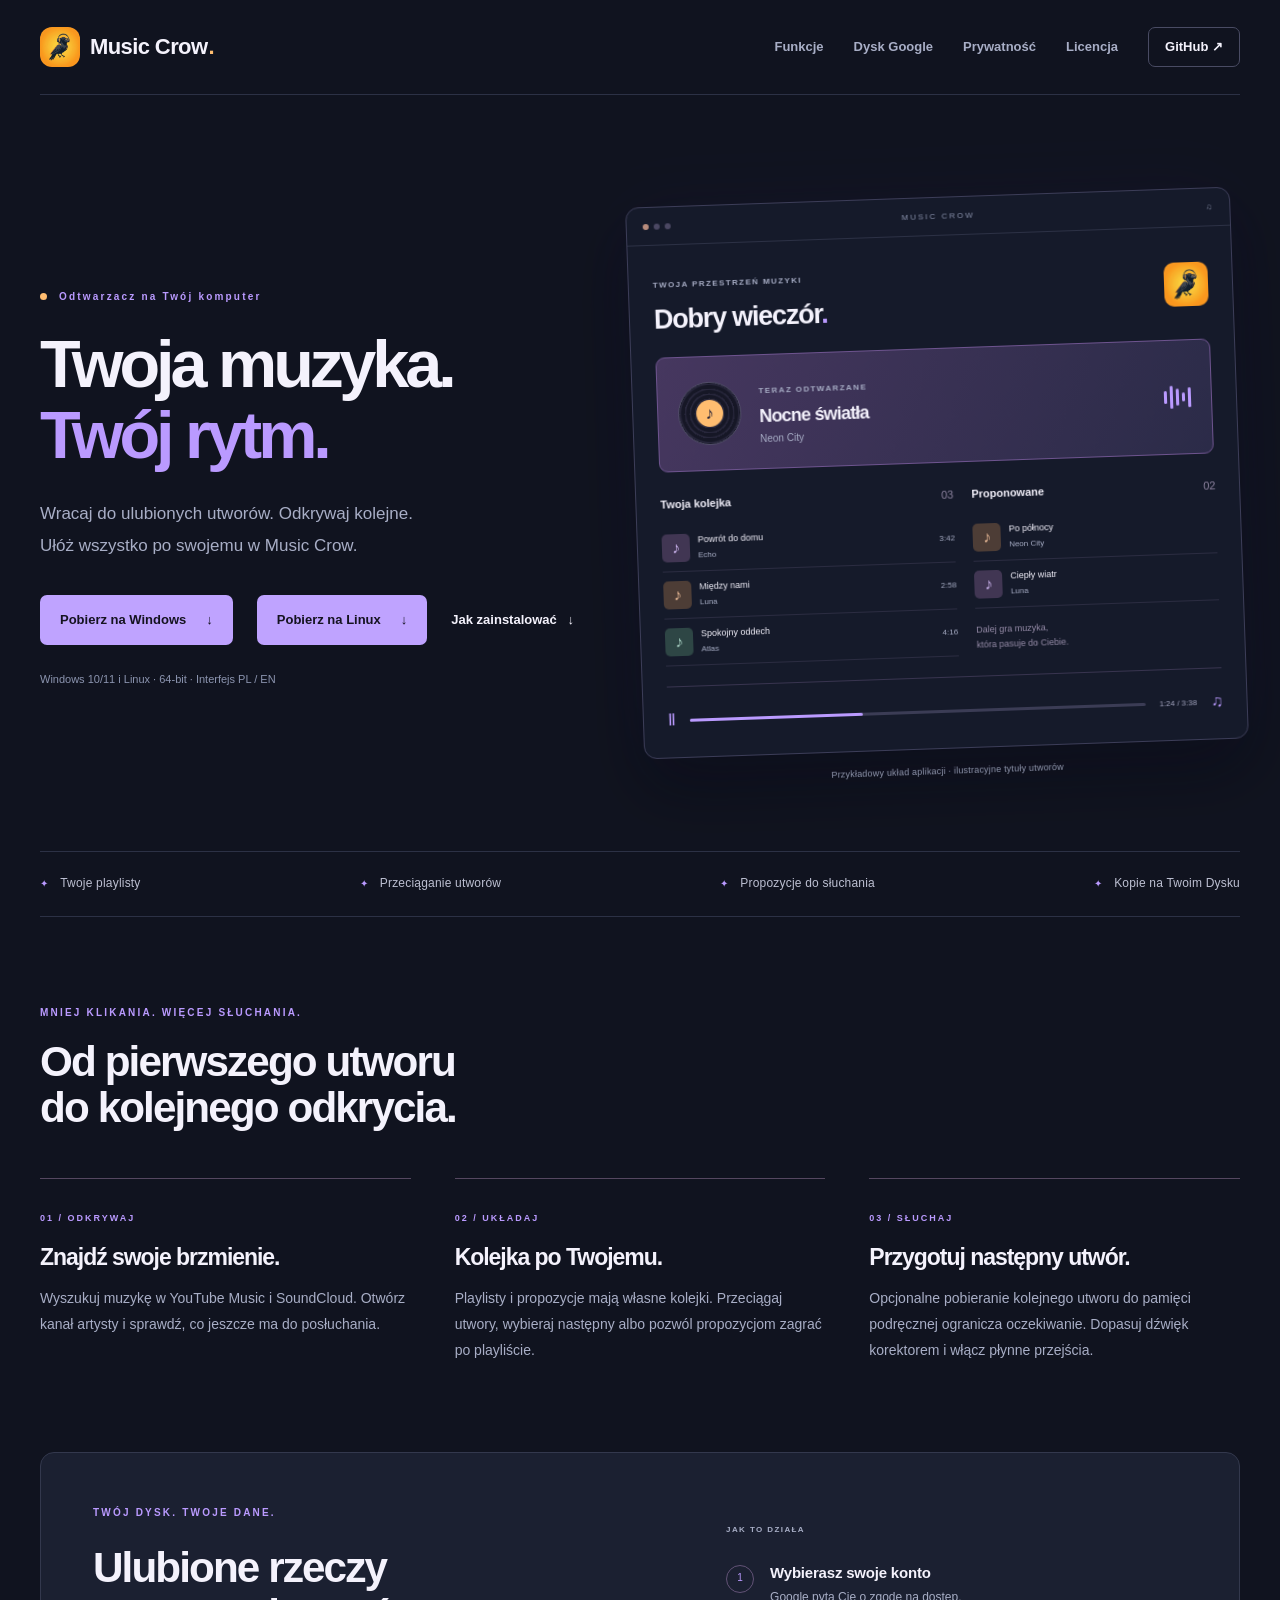
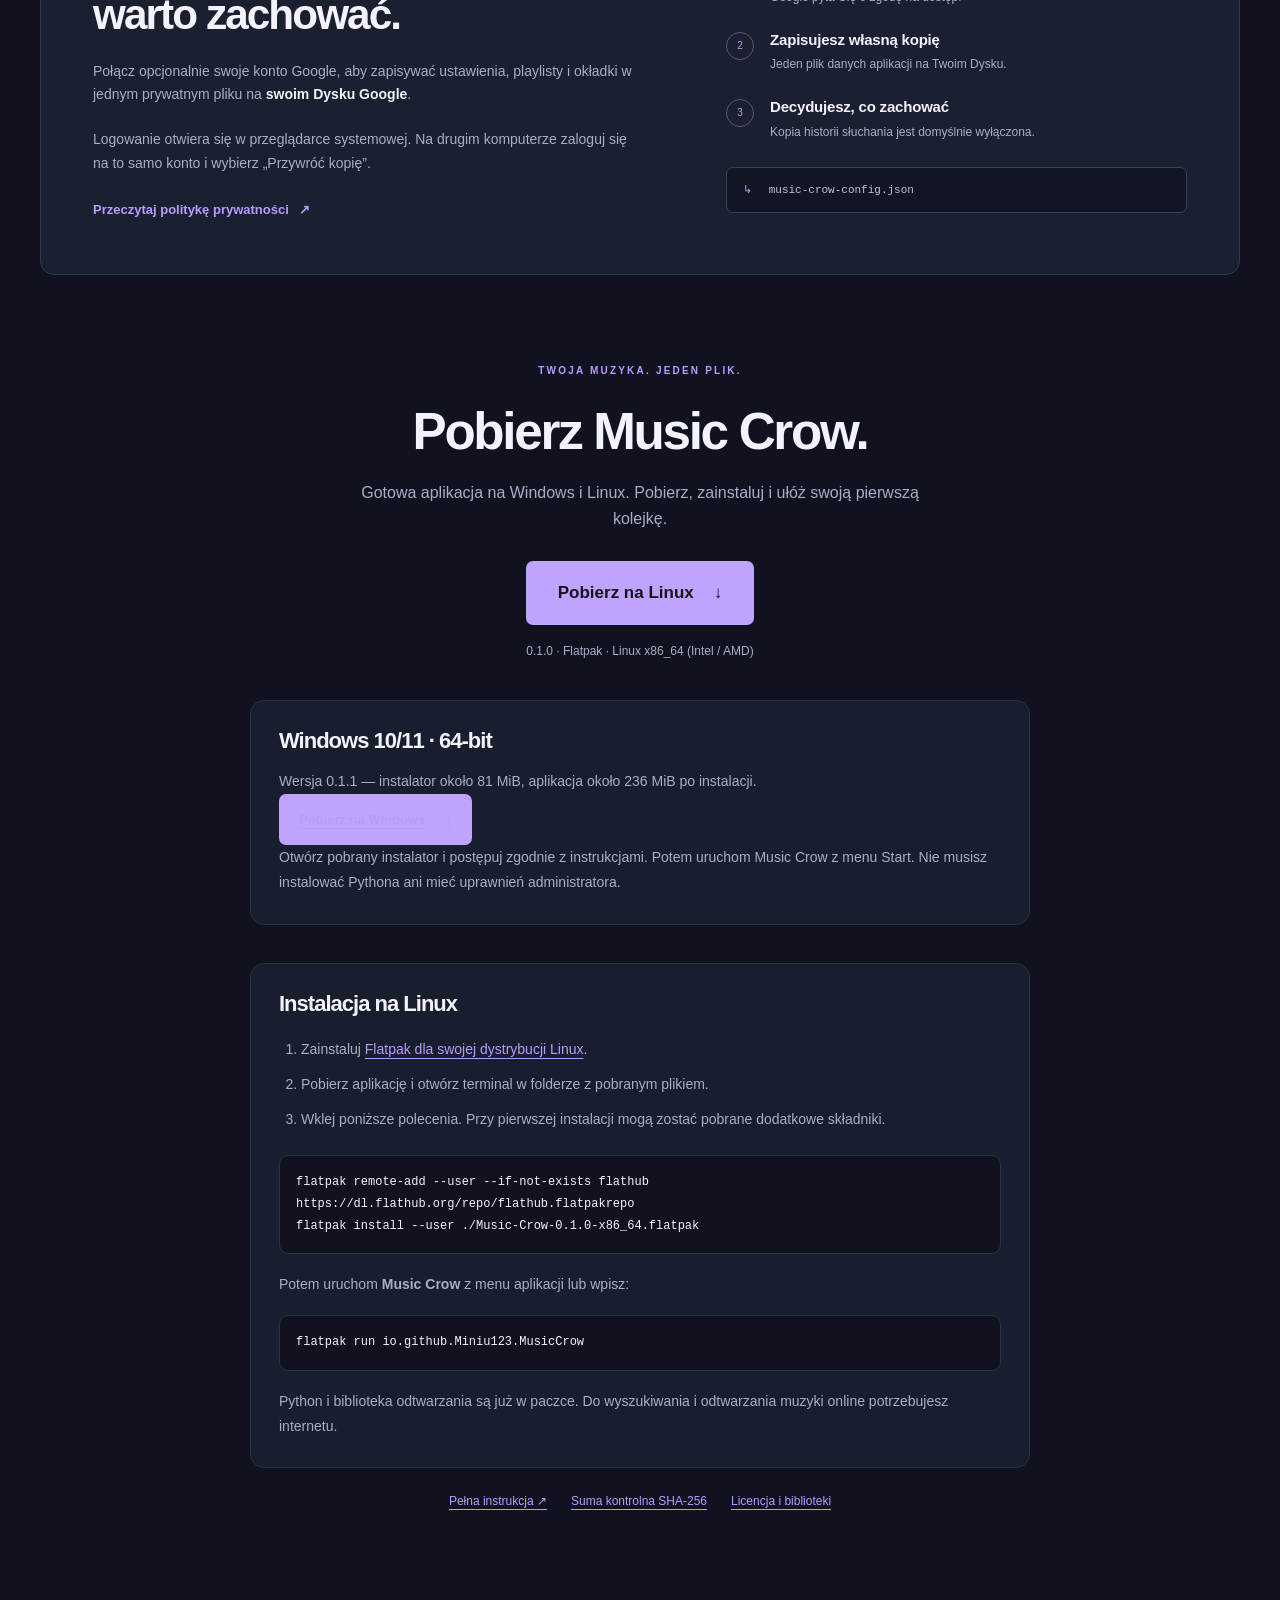
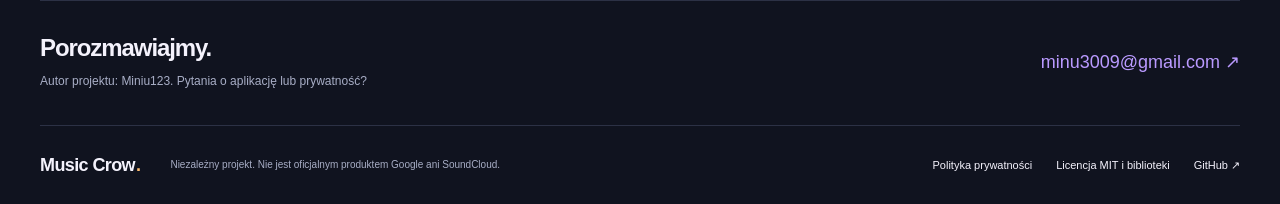
==== commit 1f3c5da8: "Website update" ====
--- a/docs/index.html
+++ b/docs/index.html
@@ -24,8 +24,8 @@
         <p class="eyebrow"><span class="status-dot"></span> Odtwarzacz na Twój komputer</p>
         <h1 id="hero-title">Twoja muzyka.<br><span>Twój rytm.</span></h1>
         <p class="lead">Wracaj do ulubionych utworów. Odkrywaj kolejne.<br class="desktop-break"> Ułóż wszystko po swojemu w Music Crow.</p>
-        <div class="actions"><a class="button primary" href="https://github.com/Miniu123/Music_Crow/raw/refs/heads/main/Music-Crow-0.1.0-x86_64.flatpak" download="Music-Crow-0.1.0-x86_64.flatpak">Pobierz na Linux <span aria-hidden="true">↓</span></a><a class="text-link" href="#pobierz">Jak zainstalować <span aria-hidden="true">↓</span></a></div>
-        <p class="hero-note">Wersja 0.1.0 · Flatpak · Linux x86_64 · Interfejs PL / EN</p>
+        <div class="actions"><a class="button primary" href="https://github.com/Miniu123/Music_Crow/raw/refs/heads/main/Music-Crow-0.1.1-Windows-x64-Setup.exe" download="Music-Crow-0.1.1-Windows-x64-Setup.exe">Pobierz na Windows <span aria-hidden="true">↓</span></a><a class="button primary" href="https://github.com/Miniu123/Music_Crow/raw/refs/heads/main/Music-Crow-0.1.0-x86_64.flatpak" download="Music-Crow-0.1.0-x86_64.flatpak">Pobierz na Linux <span aria-hidden="true">↓</span></a><a class="text-link" href="#pobierz">Jak zainstalować <span aria-hidden="true">↓</span></a></div>
+        <p class="hero-note">Windows 10/11 i Linux · 64-bit · Interfejs PL / EN</p>
       </div>
       <figure class="app-figure">
         <div class="app-preview" aria-label="Ilustracja dwóch kolejek odtwarzania w Music Crow">
@@ -57,11 +57,17 @@
       <span id="start"></span>
       <p class="eyebrow">TWOJA MUZYKA. JEDEN PLIK.</p>
       <h2 id="download-title">Pobierz Music Crow.</h2>
-      <p class="download-intro">Gotowa aplikacja na Linux. Pobierz, zainstaluj i ułóż swoją pierwszą kolejkę.</p>
-      <a class="button primary download-button" href="https://github.com/Miniu123/Music_Crow/raw/refs/heads/main/Music-Crow-0.1.0-x86_64.flatpak" download="Music-Crow-0.1.0-x86_64.flatpak">Pobierz Music Crow <span aria-hidden="true">↓</span></a>
+      <p class="download-intro">Gotowa aplikacja na Windows i Linux. Pobierz, zainstaluj i ułóż swoją pierwszą kolejkę.</p>
+      <a class="button primary download-button" href="https://github.com/Miniu123/Music_Crow/raw/refs/heads/main/Music-Crow-0.1.0-x86_64.flatpak" download="Music-Crow-0.1.0-x86_64.flatpak">Pobierz na Linux <span aria-hidden="true">↓</span></a>
       <p class="download-meta">0.1.0 · Flatpak · Linux x86_64 (Intel / AMD)</p>
       <div class="download-install">
-        <h3>Instalacja w kilku krokach</h3>
+        <h3>Windows 10/11 · 64-bit</h3>
+        <p>Wersja 0.1.1 — instalator około 81 MiB, aplikacja około 236 MiB po instalacji.</p>
+        <p><a class="button primary" href="https://github.com/Miniu123/Music_Crow/raw/refs/heads/main/Music-Crow-0.1.1-Windows-x64-Setup.exe" download="Music-Crow-0.1.1-Windows-x64-Setup.exe">Pobierz na Windows <span aria-hidden="true">↓</span></a></p>
+        <p>Otwórz pobrany instalator i postępuj zgodnie z instrukcjami. Potem uruchom Music Crow z menu Start. Nie musisz instalować Pythona ani mieć uprawnień administratora.</p>
+      </div>
+      <div class="download-install">
+        <h3>Instalacja na Linux</h3>
         <ol>
           <li>Zainstaluj <a href="https://flatpak.org/setup/">Flatpak dla swojej dystrybucji Linux</a>.</li>
           <li>Pobierz aplikację i otwórz terminal w folderze z pobranym plikiem.</li>
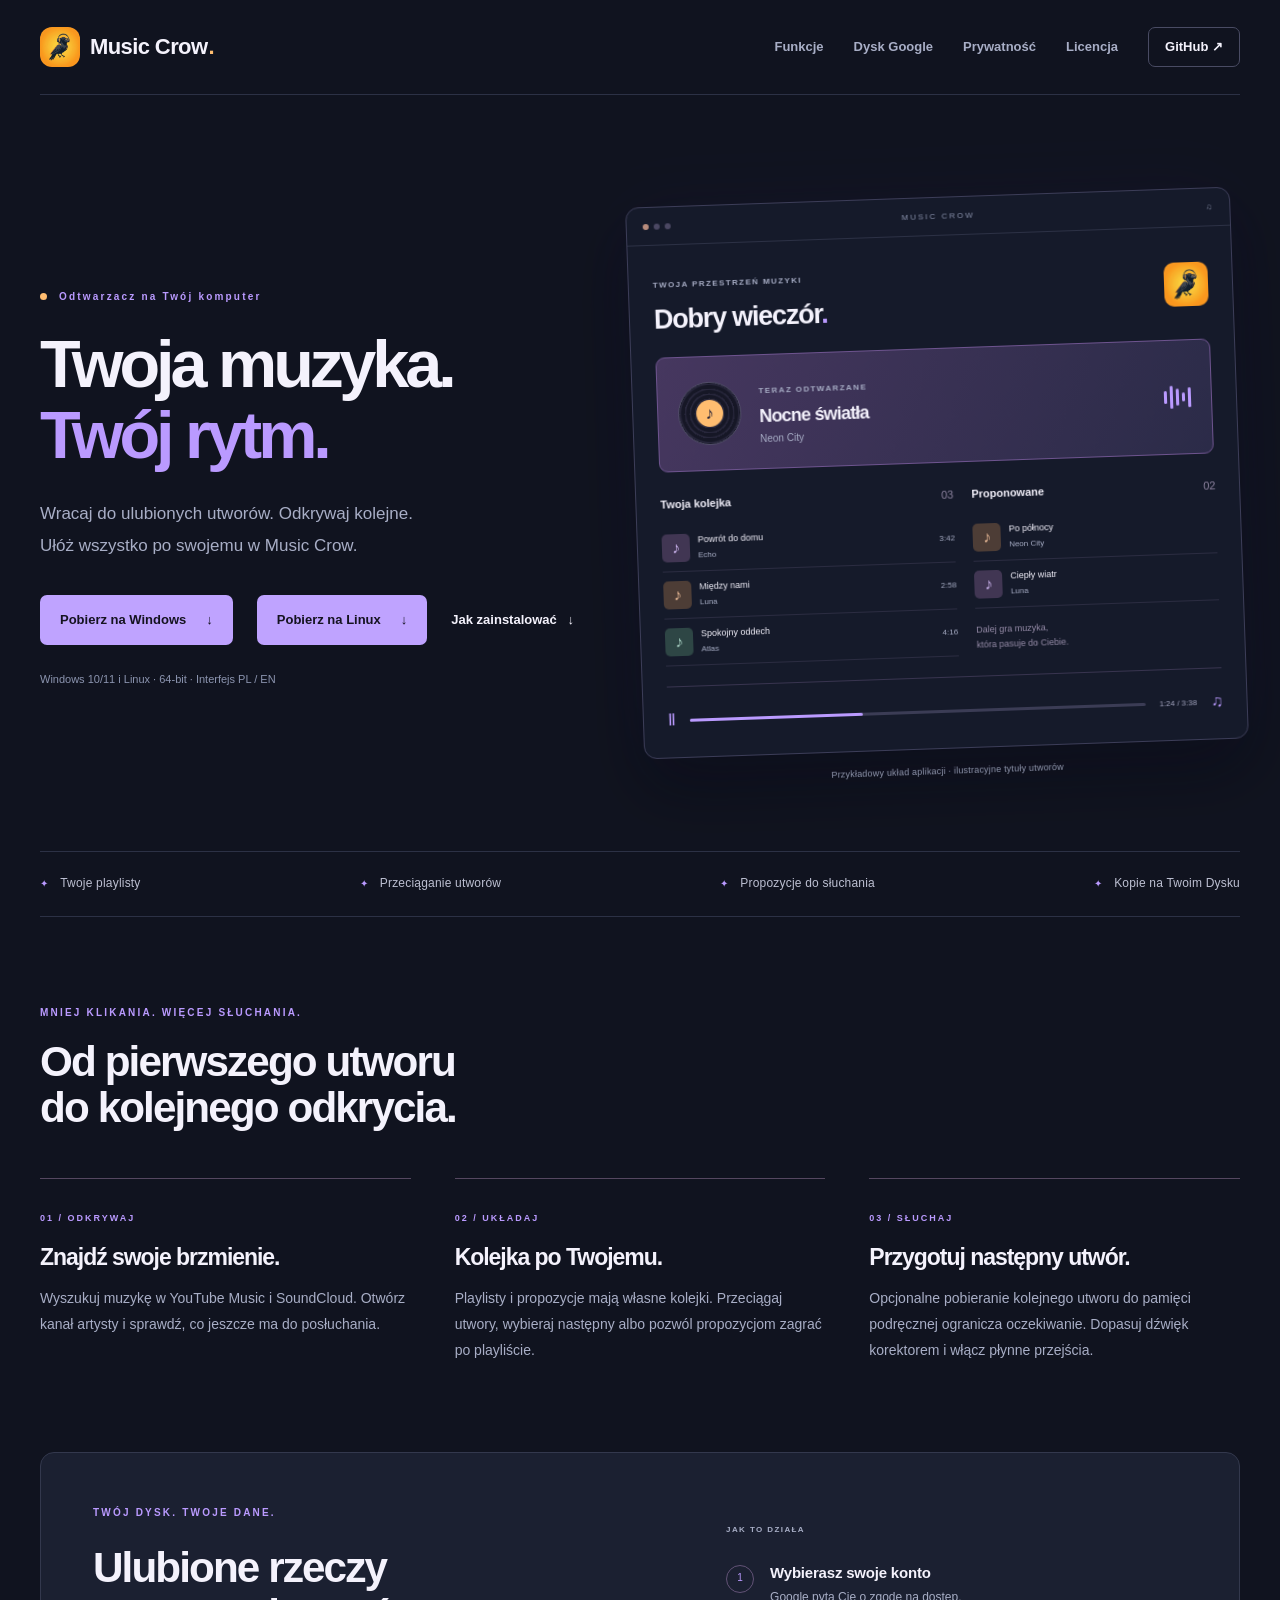
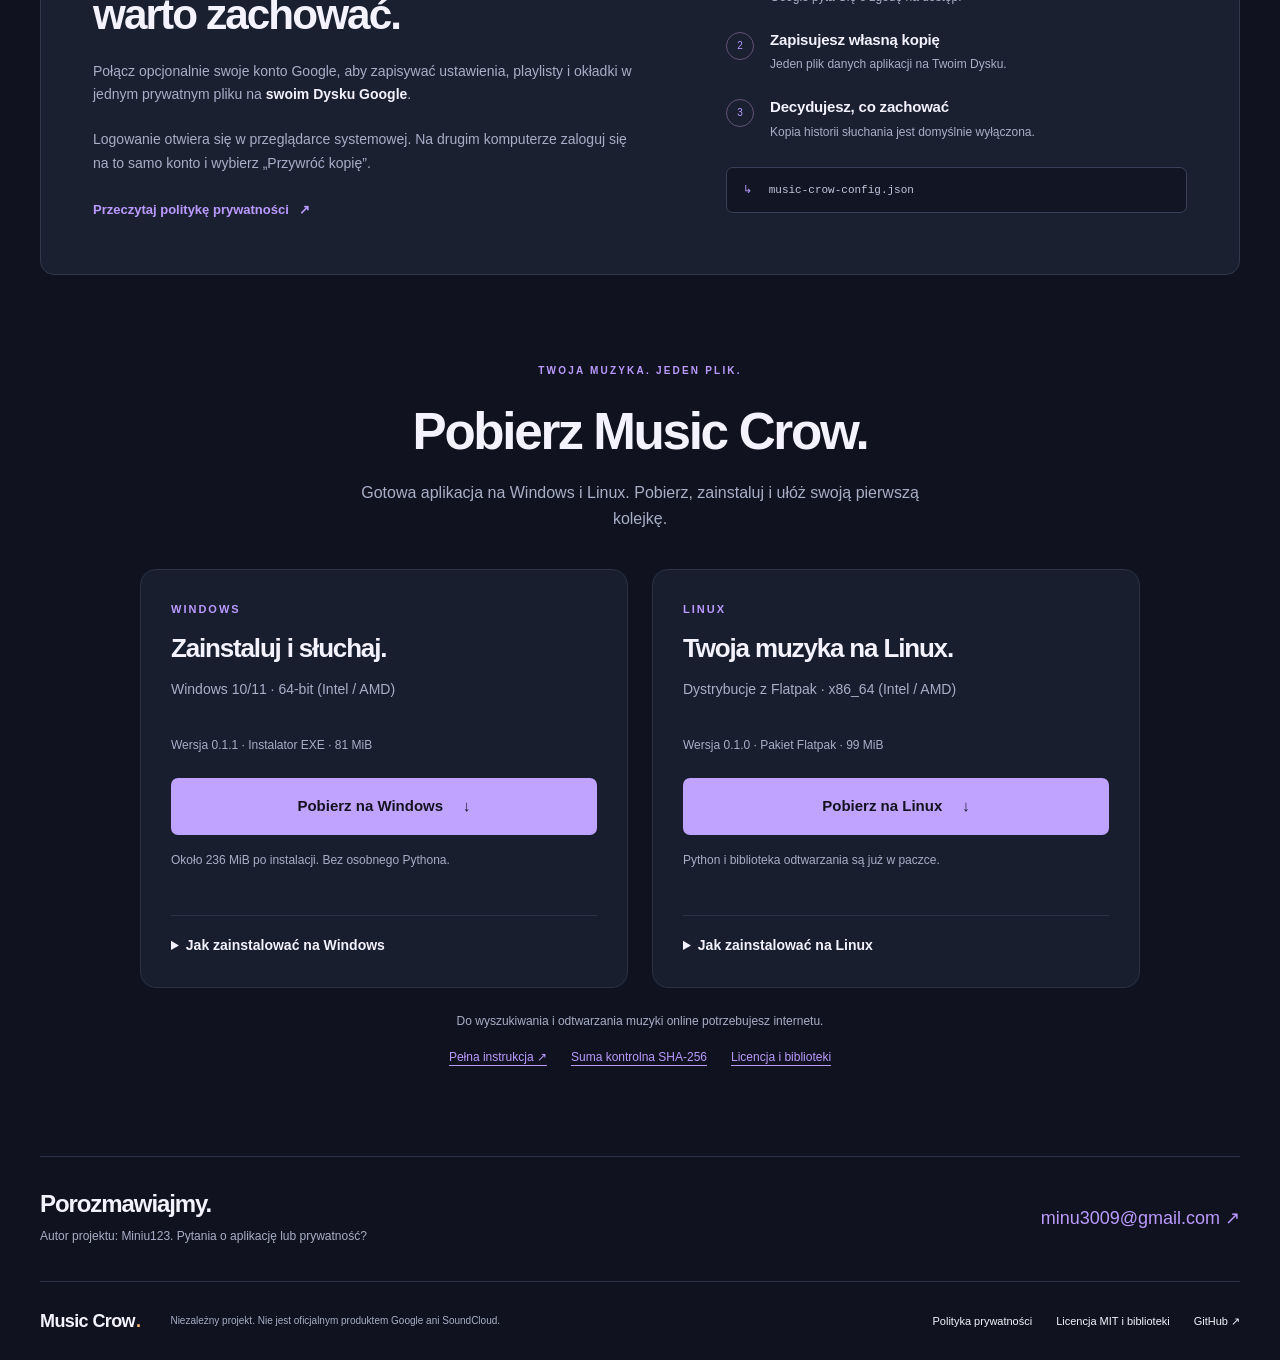
==== commit cb59d16a: "Website update #2" ====
--- a/docs/index.html
+++ b/docs/index.html
@@ -58,27 +58,45 @@
       <p class="eyebrow">TWOJA MUZYKA. JEDEN PLIK.</p>
       <h2 id="download-title">Pobierz Music Crow.</h2>
       <p class="download-intro">Gotowa aplikacja na Windows i Linux. Pobierz, zainstaluj i ułóż swoją pierwszą kolejkę.</p>
-      <a class="button primary download-button" href="https://github.com/Miniu123/Music_Crow/raw/refs/heads/main/Music-Crow-0.1.0-x86_64.flatpak" download="Music-Crow-0.1.0-x86_64.flatpak">Pobierz na Linux <span aria-hidden="true">↓</span></a>
-      <p class="download-meta">0.1.0 · Flatpak · Linux x86_64 (Intel / AMD)</p>
-      <div class="download-install">
-        <h3>Windows 10/11 · 64-bit</h3>
-        <p>Wersja 0.1.1 — instalator około 81 MiB, aplikacja około 236 MiB po instalacji.</p>
-        <p><a class="button primary" href="https://github.com/Miniu123/Music_Crow/raw/refs/heads/main/Music-Crow-0.1.1-Windows-x64-Setup.exe" download="Music-Crow-0.1.1-Windows-x64-Setup.exe">Pobierz na Windows <span aria-hidden="true">↓</span></a></p>
-        <p>Otwórz pobrany instalator i postępuj zgodnie z instrukcjami. Potem uruchom Music Crow z menu Start. Nie musisz instalować Pythona ani mieć uprawnień administratora.</p>
+      <div class="download-grid">
+        <article class="download-card" aria-labelledby="windows-title">
+          <p class="platform-label">WINDOWS</p>
+          <h3 id="windows-title">Zainstaluj i słuchaj.</h3>
+          <p class="platform-description">Windows 10/11 · 64-bit (Intel / AMD)</p>
+          <p class="download-meta">Wersja 0.1.1 · Instalator EXE · 81 MiB</p>
+          <a class="button primary download-button" href="https://github.com/Miniu123/Music_Crow/raw/refs/heads/main/Music-Crow-0.1.1-Windows-x64-Setup.exe" download="Music-Crow-0.1.1-Windows-x64-Setup.exe">Pobierz na Windows <span aria-hidden="true">↓</span></a>
+          <p class="download-hint">Około 236 MiB po instalacji. Bez osobnego Pythona.</p>
+          <details class="download-install">
+            <summary>Jak zainstalować na Windows</summary>
+            <ol>
+              <li>Otwórz pobrany plik <strong>Setup.exe</strong>.</li>
+              <li>Przejdź przez instalator — uprawnienia administratora nie są wymagane.</li>
+              <li>Uruchom <strong>Music Crow</strong> z menu Start.</li>
+            </ol>
+          </details>
+        </article>
+        <article class="download-card" aria-labelledby="linux-title">
+          <p class="platform-label">LINUX</p>
+          <h3 id="linux-title">Twoja muzyka na Linux.</h3>
+          <p class="platform-description">Dystrybucje z Flatpak · x86_64 (Intel / AMD)</p>
+          <p class="download-meta">Wersja 0.1.0 · Pakiet Flatpak · 99 MiB</p>
+          <a class="button primary download-button" href="https://github.com/Miniu123/Music_Crow/raw/refs/heads/main/Music-Crow-0.1.0-x86_64.flatpak" download="Music-Crow-0.1.0-x86_64.flatpak">Pobierz na Linux <span aria-hidden="true">↓</span></a>
+          <p class="download-hint">Python i biblioteka odtwarzania są już w paczce.</p>
+          <details class="download-install">
+            <summary>Jak zainstalować na Linux</summary>
+            <ol>
+              <li>Zainstaluj <a href="https://flatpak.org/setup/">Flatpak dla swojej dystrybucji</a>.</li>
+              <li>Otwórz terminal w folderze z pobranym plikiem i wklej:</li>
+            </ol>
+            <pre><code>flatpak remote-add --user --if-not-exists flathub https://dl.flathub.org/repo/flathub.flatpakrepo
+flatpak install --user ./Music-Crow-0.1.0-x86_64.flatpak</code></pre>
+            <p>Uruchom Music Crow z menu aplikacji lub wpisz:</p>
+            <pre><code>flatpak run io.github.Miniu123.MusicCrow</code></pre>
+            <p>Pierwsza instalacja może pobrać dodatkowe składniki z Flathub.</p>
+          </details>
+        </article>
       </div>
-      <div class="download-install">
-        <h3>Instalacja na Linux</h3>
-        <ol>
-          <li>Zainstaluj <a href="https://flatpak.org/setup/">Flatpak dla swojej dystrybucji Linux</a>.</li>
-          <li>Pobierz aplikację i otwórz terminal w folderze z pobranym plikiem.</li>
-          <li>Wklej poniższe polecenia. Przy pierwszej instalacji mogą zostać pobrane dodatkowe składniki.</li>
-        </ol>
-        <pre><code>flatpak remote-add --user --if-not-exists flathub https://dl.flathub.org/repo/flathub.flatpakrepo
-flatpak install --user ./Music-Crow-0.1.0-x86_64.flatpak</code></pre>
-        <p>Potem uruchom <strong>Music Crow</strong> z menu aplikacji lub wpisz:</p>
-        <pre><code>flatpak run io.github.Miniu123.MusicCrow</code></pre>
-        <p>Python i biblioteka odtwarzania są już w paczce. Do wyszukiwania i odtwarzania muzyki online potrzebujesz internetu.</p>
-      </div>
+      <p class="download-footnote">Do wyszukiwania i odtwarzania muzyki online potrzebujesz internetu.</p>
       <div class="download-links"><a href="https://github.com/Miniu123/Music_Crow#install-the-linux-app-flatpak">Pełna instrukcja ↗</a><a href="https://github.com/Miniu123/Music_Crow/raw/refs/heads/main/SHA256SUMS">Suma kontrolna SHA-256</a><a href="license.html">Licencja i biblioteki</a></div>
     </section>
     <section class="contact-section wrap" id="kontakt"><div><h2>Porozmawiajmy.</h2><p>Autor projektu: <a href="https://github.com/Miniu123">Miniu123</a>. Pytania o aplikację lub prywatność?</p></div><a class="contact-link" href="mailto:minu3009@gmail.com">minu3009@gmail.com ↗</a></section>
--- a/docs/assets/style.css
+++ b/docs/assets/style.css
@@ -1,4 +1,27 @@
 :root{color-scheme:dark;--bg:#10131f;--surface:#191e2f;--text:#f4f2fc;--muted:#a8aec6;--accent:#ba9aff;--line:#2c3145;--warm:#ffbd70}*{box-sizing:border-box}html{scroll-behavior:smooth;scroll-padding-top:28px}body{margin:0;background:var(--bg);color:var(--text);font-family:Inter,"Segoe UI",Arial,sans-serif;font-size:16px;line-height:1.65}a{color:inherit;text-decoration:none}a:hover{color:var(--accent)}a:focus-visible{outline:3px solid var(--warm);outline-offset:6px;border-radius:3px}img{max-width:100%;height:auto}h1,h2,h3,p,figure{margin:0}h1,h2,h3{line-height:1.1;letter-spacing:-.045em}p{color:var(--muted)}.wrap{width:min(1220px,calc(100% - 80px));margin-inline:auto}.skip{position:fixed;top:-100px;left:20px;padding:10px 20px;background:var(--text);color:var(--bg);z-index:10}.skip:focus{top:12px}.site-header{display:flex;align-items:center;justify-content:space-between;gap:30px;padding-block:27px;border-bottom:1px solid var(--line)}.brand{display:flex;align-items:center;gap:10px;font-size:22px;line-height:1;font-weight:750;letter-spacing:-.6px}.brand img{border-radius:12px}.brand-dot{margin-left:-9px;color:var(--warm)}nav{display:flex;align-items:center;gap:30px;font-size:13px;font-weight:600}nav a{color:var(--muted)}.nav-github{border:1px solid #494b63;border-radius:7px;padding:8px 16px;color:var(--text)}.hero{display:grid;grid-template-columns:1fr 1.12fr;gap:54px;align-items:center;padding-block:102px 72px}.eyebrow{font-size:10px;letter-spacing:2.2px;font-weight:750;color:var(--accent);margin-bottom:24px}.status-dot{display:inline-block;width:7px;height:7px;margin-right:7px;background:var(--warm);border-radius:50%}h1{font-size:clamp(48px,5.2vw,74px);font-weight:750;line-height:1.06;letter-spacing:-4px}h1 span{color:var(--accent)}.lead{margin-top:28px;font-size:17px;line-height:1.85}.actions{display:flex;align-items:center;gap:24px;margin-top:34px;flex-wrap:wrap}.button{display:inline-flex;align-items:center;justify-content:center;gap:20px;padding:14px 20px;font-size:13px;font-weight:750;border-radius:7px;transition:transform .18s,background .18s}.primary{color:#151320;background:#bfa3ff}.primary:hover{color:#151320;background:#ceb8ff;transform:translateY(-2px)}.text-link{font-size:13px;font-weight:650}.text-link span{padding-left:7px}.hero-note{font-size:11px;margin-top:25px;color:#8c95b0}.app-figure{min-width:0;transform:rotate(-2deg);animation:arrive .7s ease-out both}.app-preview{overflow:hidden;background:#151a2a;border:1px solid #3c3d58;border-radius:13px;box-shadow:0 30px 65px #05061170,0 0 75px #9572ff0c}.window-bar{display:flex;align-items:center;justify-content:space-between;padding:12px 16px;border-bottom:1px solid var(--line);color:#8991ab;font-size:8px;letter-spacing:2px}.window-dots{display:flex;gap:5px}.window-dots i{width:6px;height:6px;border-radius:50%;background:#4b4863}.window-dots i:first-child{background:#b78b7c}.preview-body{padding:24px}.preview-heading{display:flex;align-items:center;justify-content:space-between;gap:10px}.micro{font-size:8px;font-weight:750;letter-spacing:1.4px;color:var(--muted)}.preview-heading h2{font-size:27px;margin-top:9px}.preview-heading h2 span{color:var(--accent)}.now-playing{display:flex;align-items:center;gap:18px;padding:20px;margin-block:23px;background:linear-gradient(115deg,#46375f,#2b2b48);border:1px solid #6e548f;border-radius:9px}.record{width:63px;height:63px;border-radius:50%;display:grid;place-items:center;flex-shrink:0;background:repeating-radial-gradient(#161726 0 3px,#28273c 4px 5px);border:1px solid #53516a}.record span{display:grid;place-items:center;width:27px;height:27px;background:var(--warm);border-radius:50%;color:#242036;font-size:17px}.now-playing h3{font-size:18px;margin-top:5px}.now-playing p{font-size:10px;margin-top:5px}.sound-bars{display:flex;gap:3px;align-items:center;height:25px;margin-left:auto}.sound-bars i{width:3px;height:13px;border-radius:3px;background:var(--accent);animation:equalizer 1s ease-in-out infinite alternate}.sound-bars i:nth-child(2){height:23px;animation-delay:-.6s}.sound-bars i:nth-child(3){height:17px;animation-delay:-.2s}.sound-bars i:nth-child(4){height:9px;animation-delay:-.8s}.sound-bars i:nth-child(5){height:20px;animation-delay:-.4s}.preview-queues{display:grid;grid-template-columns:1.2fr 1fr;gap:18px}.queue-label{display:flex;justify-content:space-between;font-size:11px;font-weight:650;margin-bottom:12px}.queue-label>span{color:#8d839f;font-weight:400}.track-list{list-style:none;padding:0;margin:0}.track-list li{display:flex;align-items:center;gap:8px;font-size:9px;line-height:1.5;padding:9px 0;border-bottom:1px solid #2b2c41}.track-list small{display:block;color:var(--muted);font-size:8px;margin-top:2px}.track-art{display:grid;place-items:center;width:28px;height:28px;flex-shrink:0;border-radius:5px;font-size:16px}.lilac{background:#413653;color:#cbb3ed}.peach{background:#4d3d36;color:#e8b996}.mint{background:#2e4645;color:#a7d0c2}.track-time{font-size:8px;color:var(--muted);margin-left:auto}.queue-caption{font-size:9px;line-height:1.7;padding-top:14px;color:#958ba7}.preview-player{display:flex;gap:14px;align-items:center;border-top:1px solid #38344f;padding-top:20px;margin-top:20px;color:var(--accent)}.preview-player small{font-size:8px;color:#a3a5bf}.progress{height:3px;background:#3b3c55;flex:1;border-radius:4px}.progress i{display:block;height:3px;background:var(--accent);width:38%;border-radius:4px}figcaption{font-size:9px;text-align:center;color:#8f95ab;margin-top:15px;letter-spacing:.2px}.feature-strip{display:flex;justify-content:space-between;gap:20px;border-top:1px solid var(--line);border-bottom:1px solid var(--line);padding-block:22px;color:#bdc0d2;font-size:12px;letter-spacing:.2px}.feature-strip span:before{content:'✦';font-size:10px;color:var(--accent);padding-right:12px}.section{padding-block:88px}.section h2,.drive-section h2{font-size:clamp(32px,3.3vw,46px)}.section-heading .eyebrow{margin-bottom:17px}.feature-grid{display:grid;grid-template-columns:repeat(3,1fr);gap:44px;margin-top:46px}.feature-grid article{border-top:1px solid #554760;padding-top:24px}.feature-number{font-size:9px;letter-spacing:2px;color:var(--accent);font-weight:700}.feature-grid h3{font-size:23px;margin-block:16px}.feature-grid p{font-size:14px;line-height:1.85}.drive-section{display:grid;grid-template-columns:1.2fr 1fr;gap:80px;align-items:center;padding:52px;background:#1b2031;border:1px solid #33384d;border-radius:14px}.drive-copy>p:not(.eyebrow){margin-top:22px;font-size:14px}.drive-copy strong{color:var(--text);font-weight:550}.drive-copy .text-link{display:inline-block;margin-top:24px;color:var(--accent)}.backup-note>ol{list-style:none;padding:0;margin:20px 0 0}.backup-note li{display:flex;gap:16px;margin-block:24px}.backup-note li>span{width:28px;height:28px;display:grid;place-items:center;flex-shrink:0;border:1px solid #625276;border-radius:50%;font-size:10px;color:var(--accent)}.backup-note h3{font-size:15px;letter-spacing:-.2px}.backup-note p{font-size:12px;margin-top:7px}.file-pill{font-family:monospace;font-size:11px;background:#111524;border:1px solid #3a4057;border-radius:7px;padding:13px 16px;color:#c0c5db;overflow-wrap:anywhere}.file-pill span{color:var(--accent);margin-right:10px}.start-section{display:flex;align-items:center;justify-content:space-between;gap:45px}.start-section>div{max-width:630px}.start-section p:not(.eyebrow){font-size:14px;margin-top:22px}.start-section .button{flex-shrink:0}.contact-section{padding-block:34px;border-top:1px solid var(--line);display:flex;align-items:center;justify-content:space-between;gap:24px}.contact-section h2{font-size:24px;margin-bottom:10px}.contact-section p{font-size:12px}.contact-link{font-size:18px;color:var(--accent);overflow-wrap:anywhere}.site-footer{border-top:1px solid var(--line);padding-block:30px;display:flex;gap:30px;align-items:center}.site-footer .brand{font-size:18px;flex-shrink:0}.site-footer p{font-size:10px;max-width:340px}.site-footer>div{display:flex;gap:24px;margin-left:auto;font-size:11px}.legal-hero{padding-block:70px 40px;max-width:850px}.legal-hero h1{font-size:clamp(38px,5vw,62px);letter-spacing:-2.5px}.legal-hero .lead{font-size:17px;max-width:720px}.updated{font-size:11px;margin-top:22px}.legal-layout{display:grid;grid-template-columns:220px minmax(0,760px);gap:60px;padding-bottom:80px;align-items:start}.legal-toc{position:sticky;top:24px;border-top:1px solid var(--line);padding-top:16px}.legal-toc strong{font-size:11px;letter-spacing:1px}.legal-toc ol{list-style:none;padding:0;margin:15px 0;font-size:12px;line-height:2.2}.legal-toc a{color:var(--muted)}.legal-content section{padding:28px 0;border-top:1px solid var(--line)}.legal-content h2{font-size:24px;letter-spacing:-.6px;margin-bottom:18px}.legal-content h3{font-size:17px;margin-block:22px 12px;letter-spacing:-.2px}.legal-content p,.legal-content li{font-size:14px;line-height:1.85;color:var(--muted)}.legal-content p+p{margin-top:13px}.legal-content a{color:var(--accent);text-decoration:underline;text-underline-offset:3px;overflow-wrap:anywhere}.legal-content strong{color:var(--text);font-weight:600}.legal-content ul,.legal-content ol{padding-left:22px}.legal-content li{padding-block:4px}.legal-content code{font-size:12px;overflow-wrap:anywhere;color:#d8c6ff}.legal-content .notice{background:var(--surface);border-left:2px solid var(--accent);padding:20px;border-radius:0 8px 8px 0;margin-top:20px}@keyframes equalizer{to{transform:scaleY(.4)}}@keyframes arrive{from{opacity:0;translate:0 14px}to{opacity:1;translate:0 0}}@media(min-width:1600px){.hero{padding-block:125px 95px}}@media(max-width:1050px){.wrap{width:calc(100% - 48px)}.hero{gap:30px;padding-top:70px}h1{font-size:54px;letter-spacing:-2.5px}.preview-body{padding:18px}.now-playing{padding:14px;gap:12px}.preview-queues{gap:12px}.track-time{display:none}.drive-section{gap:35px;padding:36px}.start-section{align-items:flex-start;flex-direction:column;gap:25px}.legal-layout{gap:35px;grid-template-columns:180px 1fr}.site-footer{flex-wrap:wrap}}@media(max-width:760px){.site-header{flex-wrap:wrap;padding-block:22px;gap:22px}nav{width:100%;justify-content:space-between;gap:10px;font-size:11px}.nav-github{padding:5px 10px}.hero{grid-template-columns:1fr;gap:48px;padding-block:52px 40px}.hero-copy{max-width:590px}h1{font-size:clamp(46px,9vw,66px)}.lead{font-size:16px}.app-figure{transform:none;max-width:600px;width:100%;margin-inline:auto}.preview-body{padding:22px}.preview-queues{gap:22px}.feature-strip{display:grid;grid-template-columns:1fr 1fr;gap:15px;font-size:10px}.section{padding-block:58px}.feature-grid{grid-template-columns:1fr;gap:27px;margin-top:30px}.feature-grid article{padding-top:18px}.feature-grid h3{margin-block:12px}.drive-section{grid-template-columns:1fr;padding:28px;gap:36px}.contact-section{align-items:flex-start;flex-direction:column}.site-footer{gap:22px}.site-footer>div{margin-left:0;width:100%}.legal-hero{padding-top:44px}.legal-layout{grid-template-columns:1fr;gap:20px}.legal-toc{position:static}.legal-toc ol{display:grid;grid-template-columns:1fr 1fr;gap:4px 18px}.legal-content section{padding-block:25px}}@media(max-width:390px){.wrap{width:calc(100% - 32px)}.preview-body{padding:15px}.preview-heading h2{font-size:23px}.preview-queues{gap:12px}.track-art{width:24px;height:24px}.now-playing{gap:10px}.record{width:48px;height:48px}.feature-strip span:before{padding-right:6px}.drive-section{padding:22px}.actions{gap:18px}.legal-toc ol{grid-template-columns:1fr}}@media(prefers-reduced-motion:reduce){html{scroll-behavior:auto}*,*:before,*:after{animation:none!important;transition:none!important}}
 
 .license-text{white-space:pre-wrap;overflow-wrap:anywhere;font:13px/1.8 ui-monospace,monospace;background:var(--surface);border:1px solid var(--line);border-radius:12px;padding:24px;color:var(--text)}
-.download-section{text-align:center}.download-section h2{font-size:clamp(36px,4vw,54px)}.download-intro{max-width:560px;margin:20px auto 28px;font-size:16px}.download-button{font-size:17px;padding:18px 32px}.download-meta{font-size:12px;margin-top:17px}.download-install{max-width:780px;margin:38px auto 24px;text-align:left;padding:28px;background:var(--surface);border:1px solid var(--line);border-radius:14px}.download-install h3{font-size:22px;margin-bottom:16px}.download-install li,.download-install p{font-size:14px;line-height:1.8;color:var(--muted)}.download-install ol{padding-left:22px}.download-install li{padding-block:5px}.download-install a,.download-links a{color:var(--accent);text-decoration:underline;text-underline-offset:4px}.download-install pre{white-space:pre-wrap;overflow-wrap:anywhere;background:#10131f;border:1px solid var(--line);border-radius:9px;padding:16px;margin:18px 0;font:12px/1.8 ui-monospace,monospace;color:var(--text)}.download-links{display:flex;justify-content:center;gap:24px;flex-wrap:wrap;font-size:12px}@media(max-width:760px){.download-install{padding:20px}.download-links{gap:16px}.download-button{max-width:100%;font-size:15px}}
+.download-section{text-align:center}
+.download-section h2{font-size:clamp(36px,4vw,54px)}
+.download-intro{max-width:560px;margin:20px auto 36px;font-size:16px}
+.download-grid{display:grid;grid-template-columns:repeat(2,minmax(0,1fr));gap:24px;max-width:1000px;margin:0 auto;align-items:start}
+.download-card{min-width:0;text-align:left;padding:30px;background:var(--surface);border:1px solid var(--line);border-radius:16px}
+.platform-label{font-size:11px;font-weight:750;letter-spacing:2px;color:var(--accent);margin-bottom:16px}
+.download-card h3{font-size:26px;margin-bottom:16px}
+.platform-description{font-size:14px;min-height:46px}
+.download-meta{font-size:12px;margin:12px 0 22px}
+.download-card .download-button{width:100%;font-size:15px;padding:16px 20px;color:#151320;text-decoration:none}
+.download-hint{font-size:12px;margin:16px 0 24px;min-height:40px}
+.download-install{border-top:1px solid var(--line);padding-top:18px}
+.download-install summary{cursor:pointer;color:var(--text);font-size:14px;font-weight:650}
+.download-install summary:hover{color:var(--accent)}
+.download-install summary:focus-visible{outline:3px solid var(--warm);outline-offset:5px;border-radius:3px}
+.download-install[open] summary{margin-bottom:18px}
+.download-install li,.download-install p{font-size:14px;line-height:1.8;color:var(--muted)}
+.download-install ol{padding-left:22px;margin:0}
+.download-install li{padding-block:5px}
+.download-install a,.download-links a{color:var(--accent);text-decoration:underline;text-underline-offset:4px}
+.download-install pre{white-space:pre-wrap;overflow-wrap:anywhere;background:var(--bg);border:1px solid var(--line);border-radius:9px;padding:16px;margin:18px 0;font:12px/1.8 ui-monospace,monospace;color:var(--text)}
+.download-footnote{font-size:12px;margin:24px auto 16px}
+.download-links{display:flex;justify-content:center;gap:24px;flex-wrap:wrap;font-size:12px}
+@media(max-width:760px){.download-grid{grid-template-columns:1fr;gap:18px}.download-card{padding:24px}.platform-description,.download-hint{min-height:0}.download-links{gap:16px}}
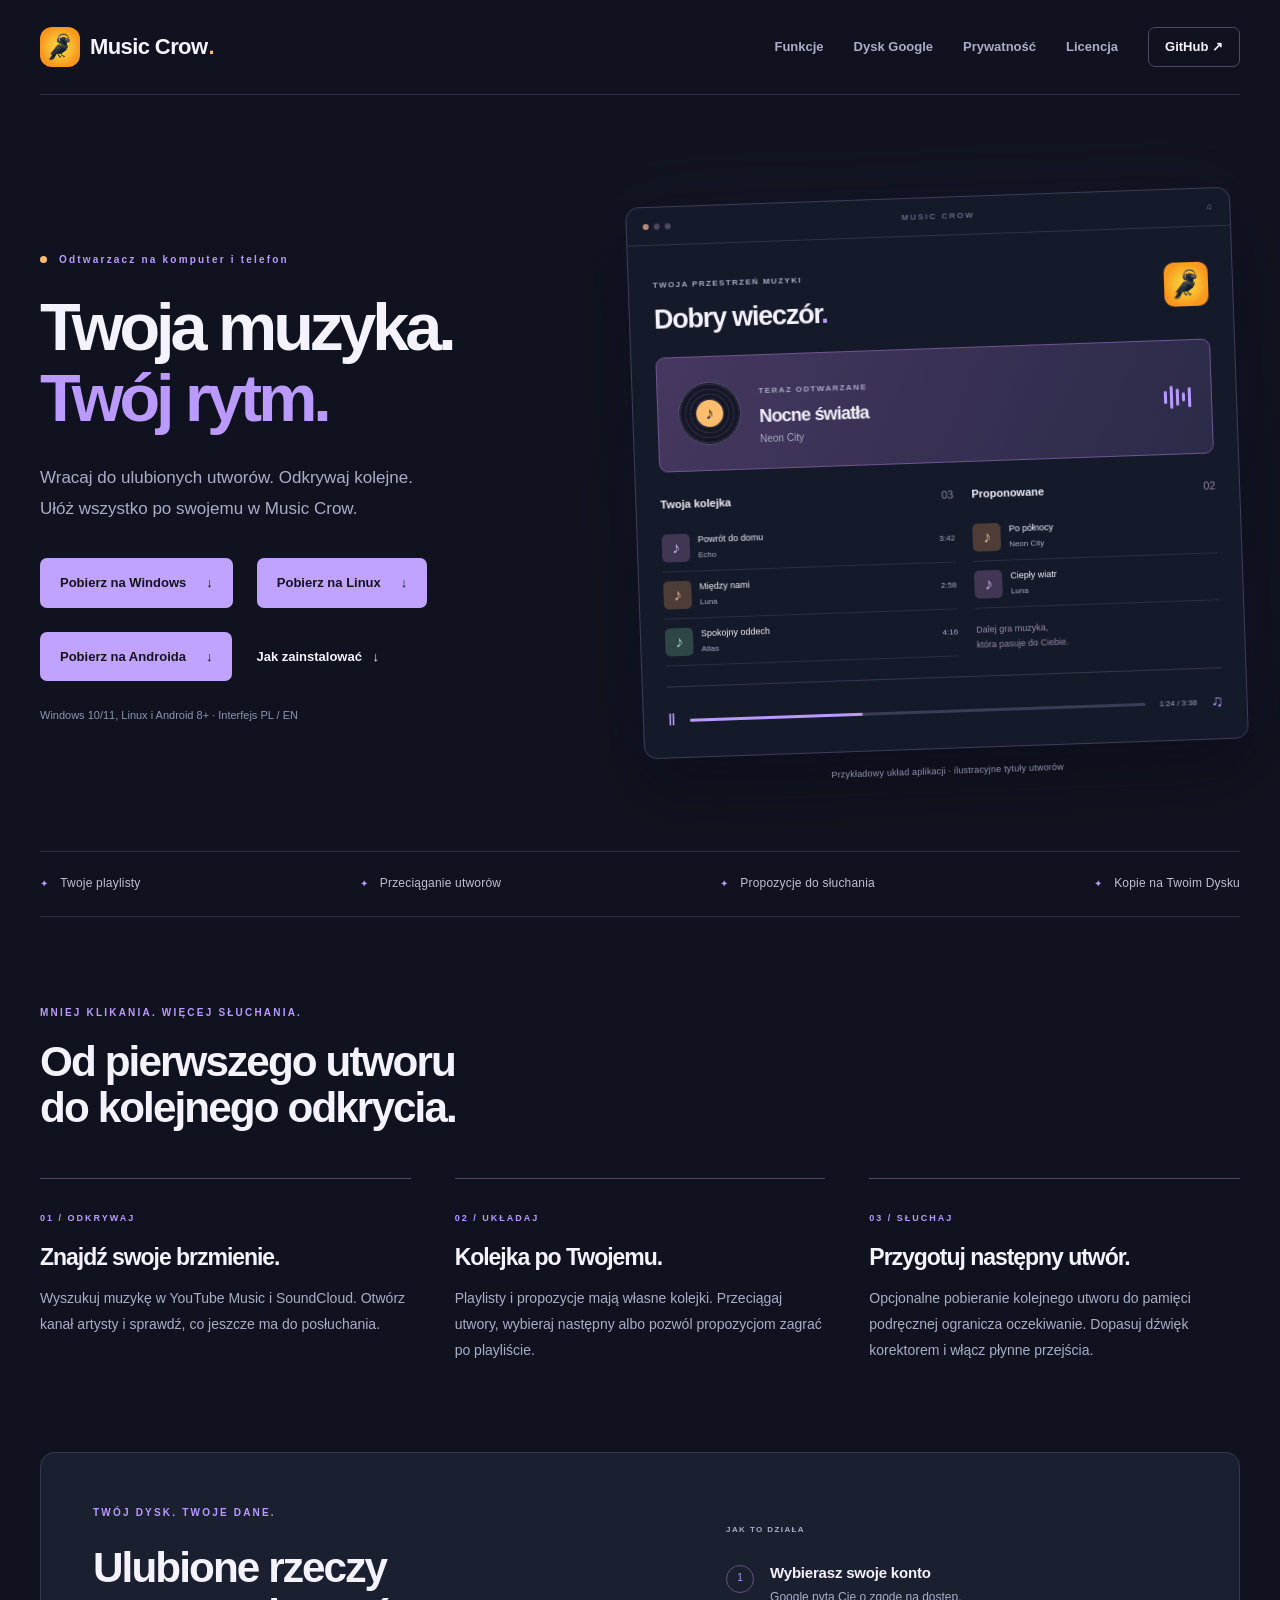
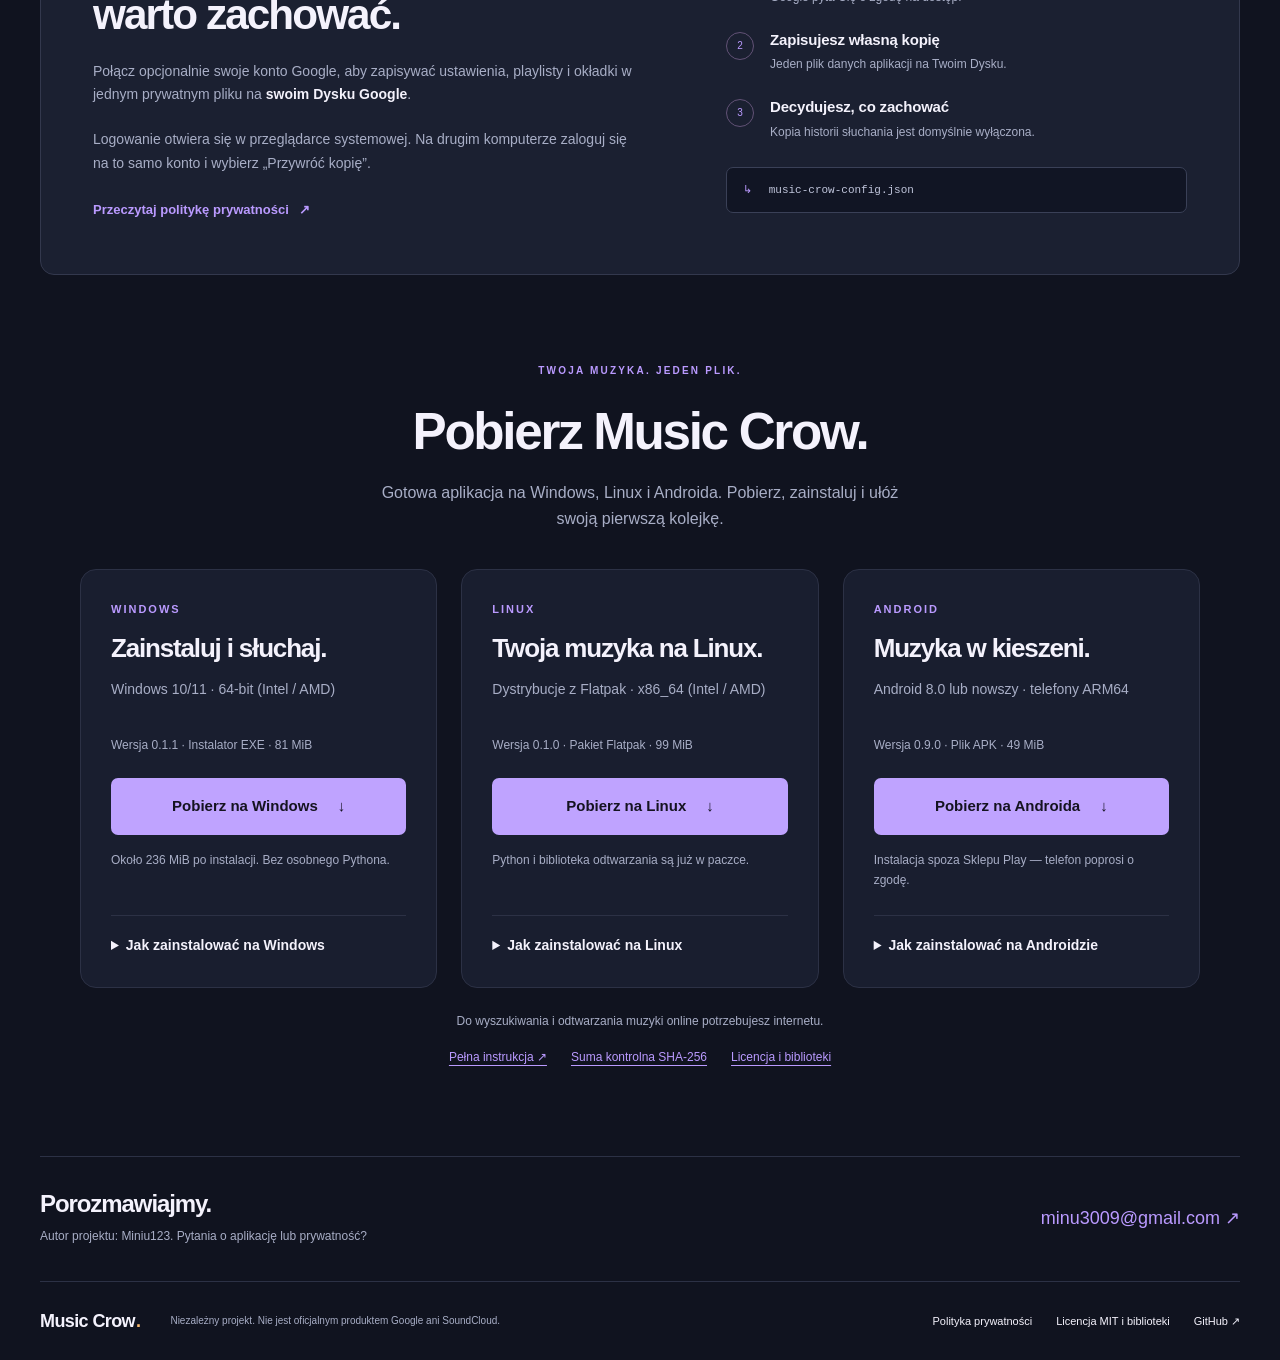
==== commit 011479bb: "Add the Android app, tidy release files and publish the APK - Add the native Android port as android" ====
--- a/docs/index.html
+++ b/docs/index.html
@@ -3,10 +3,10 @@
 <head>
   <meta charset="utf-8">
   <meta name="viewport" content="width=device-width, initial-scale=1">
-  <meta name="description" content="Music Crow — odtwarzacz muzyki na komputer. Wyszukuj utwory, twórz playlisty, układaj kolejki i zapisuj kopie na swoim Dysku Google.">
+  <meta name="description" content="Music Crow — odtwarzacz muzyki na komputer i telefon z Androidem. Wyszukuj utwory, twórz playlisty, układaj kolejki i zapisuj kopie na swoim Dysku Google.">
   <meta name="theme-color" content="#10131f">
   <meta property="og:title" content="Music Crow — Twoja muzyka. Twój rytm.">
-  <meta property="og:description" content="Playlisty, dwie kolejki i nowe muzyczne odkrycia w jednej aplikacji na komputer.">
+  <meta property="og:description" content="Playlisty, dwie kolejki i nowe muzyczne odkrycia w jednej aplikacji na komputer i Androida.">
   <meta property="og:type" content="website">
   <title>Music Crow — Twoja muzyka. Twój rytm.</title>
   <link rel="icon" type="image/png" href="assets/icon.png">
@@ -21,11 +21,11 @@
   <main id="main">
     <section class="hero wrap" aria-labelledby="hero-title">
       <div class="hero-copy">
-        <p class="eyebrow"><span class="status-dot"></span> Odtwarzacz na Twój komputer</p>
+        <p class="eyebrow"><span class="status-dot"></span> Odtwarzacz na komputer i telefon</p>
         <h1 id="hero-title">Twoja muzyka.<br><span>Twój rytm.</span></h1>
         <p class="lead">Wracaj do ulubionych utworów. Odkrywaj kolejne.<br class="desktop-break"> Ułóż wszystko po swojemu w Music Crow.</p>
-        <div class="actions"><a class="button primary" href="https://github.com/Miniu123/Music_Crow/raw/refs/heads/main/Music-Crow-0.1.1-Windows-x64-Setup.exe" download="Music-Crow-0.1.1-Windows-x64-Setup.exe">Pobierz na Windows <span aria-hidden="true">↓</span></a><a class="button primary" href="https://github.com/Miniu123/Music_Crow/raw/refs/heads/main/Music-Crow-0.1.0-x86_64.flatpak" download="Music-Crow-0.1.0-x86_64.flatpak">Pobierz na Linux <span aria-hidden="true">↓</span></a><a class="text-link" href="#pobierz">Jak zainstalować <span aria-hidden="true">↓</span></a></div>
-        <p class="hero-note">Windows 10/11 i Linux · 64-bit · Interfejs PL / EN</p>
+        <div class="actions"><a class="button primary" href="https://github.com/Miniu123/Music_Crow/raw/refs/heads/main/releases/Music-Crow-0.1.1-Windows-x64-Setup.exe" download="Music-Crow-0.1.1-Windows-x64-Setup.exe">Pobierz na Windows <span aria-hidden="true">↓</span></a><a class="button primary" href="https://github.com/Miniu123/Music_Crow/raw/refs/heads/main/releases/Music-Crow-0.1.0-x86_64.flatpak" download="Music-Crow-0.1.0-x86_64.flatpak">Pobierz na Linux <span aria-hidden="true">↓</span></a><a class="button primary" href="https://github.com/Miniu123/Music_Crow/raw/refs/heads/main/releases/Music-Crow-0.9.0-Android.apk" download="Music-Crow-0.9.0-Android.apk">Pobierz na Androida <span aria-hidden="true">↓</span></a><a class="text-link" href="#pobierz">Jak zainstalować <span aria-hidden="true">↓</span></a></div>
+        <p class="hero-note">Windows 10/11, Linux i Android 8+ · Interfejs PL / EN</p>
       </div>
       <figure class="app-figure">
         <div class="app-preview" aria-label="Ilustracja dwóch kolejek odtwarzania w Music Crow">
@@ -57,14 +57,14 @@
       <span id="start"></span>
       <p class="eyebrow">TWOJA MUZYKA. JEDEN PLIK.</p>
       <h2 id="download-title">Pobierz Music Crow.</h2>
-      <p class="download-intro">Gotowa aplikacja na Windows i Linux. Pobierz, zainstaluj i ułóż swoją pierwszą kolejkę.</p>
+      <p class="download-intro">Gotowa aplikacja na Windows, Linux i Androida. Pobierz, zainstaluj i ułóż swoją pierwszą kolejkę.</p>
       <div class="download-grid">
         <article class="download-card" aria-labelledby="windows-title">
           <p class="platform-label">WINDOWS</p>
           <h3 id="windows-title">Zainstaluj i słuchaj.</h3>
           <p class="platform-description">Windows 10/11 · 64-bit (Intel / AMD)</p>
           <p class="download-meta">Wersja 0.1.1 · Instalator EXE · 81 MiB</p>
-          <a class="button primary download-button" href="https://github.com/Miniu123/Music_Crow/raw/refs/heads/main/Music-Crow-0.1.1-Windows-x64-Setup.exe" download="Music-Crow-0.1.1-Windows-x64-Setup.exe">Pobierz na Windows <span aria-hidden="true">↓</span></a>
+          <a class="button primary download-button" href="https://github.com/Miniu123/Music_Crow/raw/refs/heads/main/releases/Music-Crow-0.1.1-Windows-x64-Setup.exe" download="Music-Crow-0.1.1-Windows-x64-Setup.exe">Pobierz na Windows <span aria-hidden="true">↓</span></a>
           <p class="download-hint">Około 236 MiB po instalacji. Bez osobnego Pythona.</p>
           <details class="download-install">
             <summary>Jak zainstalować na Windows</summary>
@@ -80,7 +80,7 @@
           <h3 id="linux-title">Twoja muzyka na Linux.</h3>
           <p class="platform-description">Dystrybucje z Flatpak · x86_64 (Intel / AMD)</p>
           <p class="download-meta">Wersja 0.1.0 · Pakiet Flatpak · 99 MiB</p>
-          <a class="button primary download-button" href="https://github.com/Miniu123/Music_Crow/raw/refs/heads/main/Music-Crow-0.1.0-x86_64.flatpak" download="Music-Crow-0.1.0-x86_64.flatpak">Pobierz na Linux <span aria-hidden="true">↓</span></a>
+          <a class="button primary download-button" href="https://github.com/Miniu123/Music_Crow/raw/refs/heads/main/releases/Music-Crow-0.1.0-x86_64.flatpak" download="Music-Crow-0.1.0-x86_64.flatpak">Pobierz na Linux <span aria-hidden="true">↓</span></a>
           <p class="download-hint">Python i biblioteka odtwarzania są już w paczce.</p>
           <details class="download-install">
             <summary>Jak zainstalować na Linux</summary>
@@ -95,9 +95,26 @@
             <p>Pierwsza instalacja może pobrać dodatkowe składniki z Flathub.</p>
           </details>
         </article>
+        <article class="download-card" aria-labelledby="android-title">
+          <p class="platform-label">ANDROID</p>
+          <h3 id="android-title">Muzyka w kieszeni.</h3>
+          <p class="platform-description">Android 8.0 lub nowszy · telefony ARM64</p>
+          <p class="download-meta">Wersja 0.9.0 · Plik APK · 49 MiB</p>
+          <a class="button primary download-button" href="https://github.com/Miniu123/Music_Crow/raw/refs/heads/main/releases/Music-Crow-0.9.0-Android.apk" download="Music-Crow-0.9.0-Android.apk">Pobierz na Androida <span aria-hidden="true">↓</span></a>
+          <p class="download-hint">Instalacja spoza Sklepu Play — telefon poprosi o zgodę.</p>
+          <details class="download-install">
+            <summary>Jak zainstalować na Androidzie</summary>
+            <ol>
+              <li>Pobierz plik <strong>APK</strong> na telefonie.</li>
+              <li>Otwórz go z powiadomienia lub z folderu Pobrane. Jeśli telefon zapyta, pozwól przeglądarce lub menedżerowi plików instalować aplikacje z tego źródła.</li>
+              <li>Stuknij <strong>Zainstaluj</strong> i uruchom <strong>Music Crow</strong>.</li>
+            </ol>
+            <p>Nowszą wersję instalujesz na istniejącą — playlisty i ustawienia zostają. Kopia na Dysku Google przenosi bibliotekę z komputera.</p>
+          </details>
+        </article>
       </div>
       <p class="download-footnote">Do wyszukiwania i odtwarzania muzyki online potrzebujesz internetu.</p>
-      <div class="download-links"><a href="https://github.com/Miniu123/Music_Crow#install-the-linux-app-flatpak">Pełna instrukcja ↗</a><a href="https://github.com/Miniu123/Music_Crow/raw/refs/heads/main/SHA256SUMS">Suma kontrolna SHA-256</a><a href="license.html">Licencja i biblioteki</a></div>
+      <div class="download-links"><a href="https://github.com/Miniu123/Music_Crow#install-the-linux-app-flatpak">Pełna instrukcja ↗</a><a href="https://github.com/Miniu123/Music_Crow/raw/refs/heads/main/releases/SHA256SUMS">Suma kontrolna SHA-256</a><a href="license.html">Licencja i biblioteki</a></div>
     </section>
     <section class="contact-section wrap" id="kontakt"><div><h2>Porozmawiajmy.</h2><p>Autor projektu: <a href="https://github.com/Miniu123">Miniu123</a>. Pytania o aplikację lub prywatność?</p></div><a class="contact-link" href="mailto:minu3009@gmail.com">minu3009@gmail.com ↗</a></section>
   </main>
--- a/docs/assets/style.css
+++ b/docs/assets/style.css
@@ -4,7 +4,7 @@
 .download-section{text-align:center}
 .download-section h2{font-size:clamp(36px,4vw,54px)}
 .download-intro{max-width:560px;margin:20px auto 36px;font-size:16px}
-.download-grid{display:grid;grid-template-columns:repeat(2,minmax(0,1fr));gap:24px;max-width:1000px;margin:0 auto;align-items:start}
+.download-grid{display:grid;grid-template-columns:repeat(auto-fit,minmax(280px,1fr));gap:24px;max-width:1120px;margin:0 auto;align-items:start}
 .download-card{min-width:0;text-align:left;padding:30px;background:var(--surface);border:1px solid var(--line);border-radius:16px}
 .platform-label{font-size:11px;font-weight:750;letter-spacing:2px;color:var(--accent);margin-bottom:16px}
 .download-card h3{font-size:26px;margin-bottom:16px}
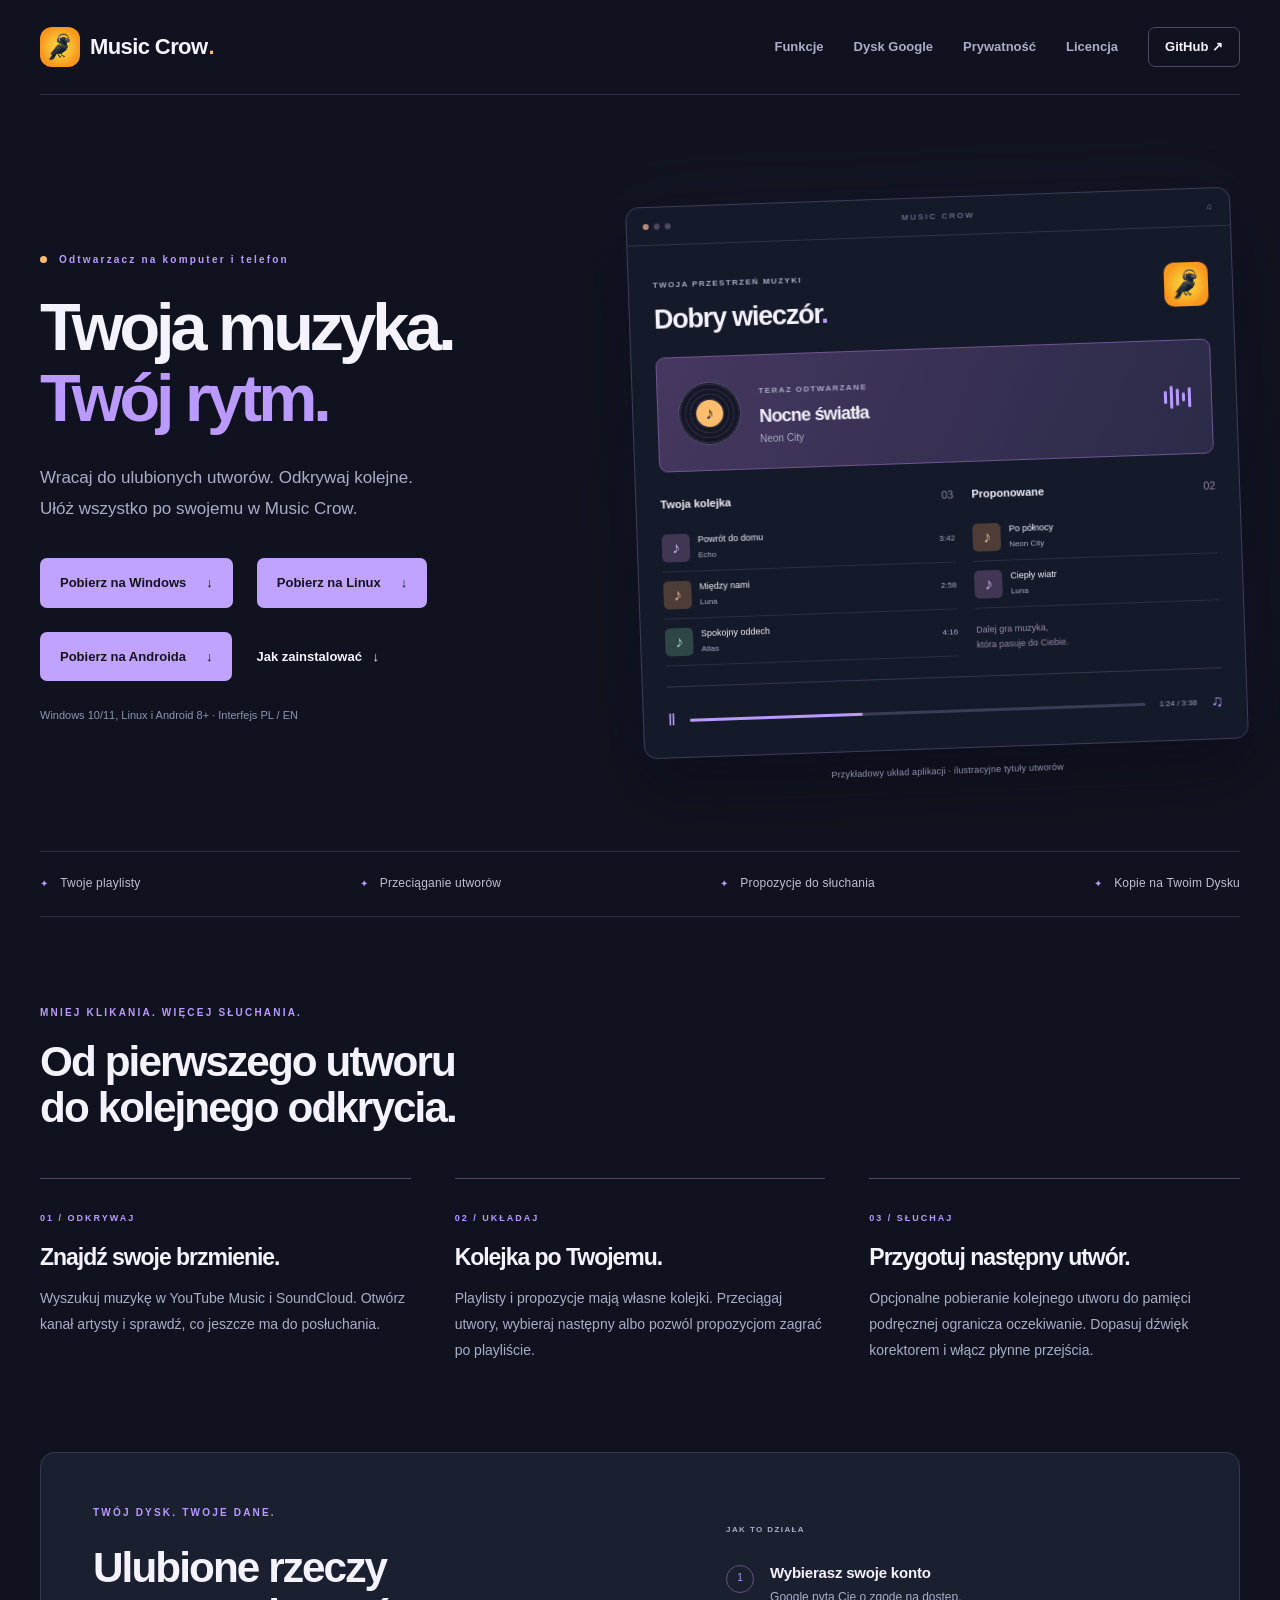
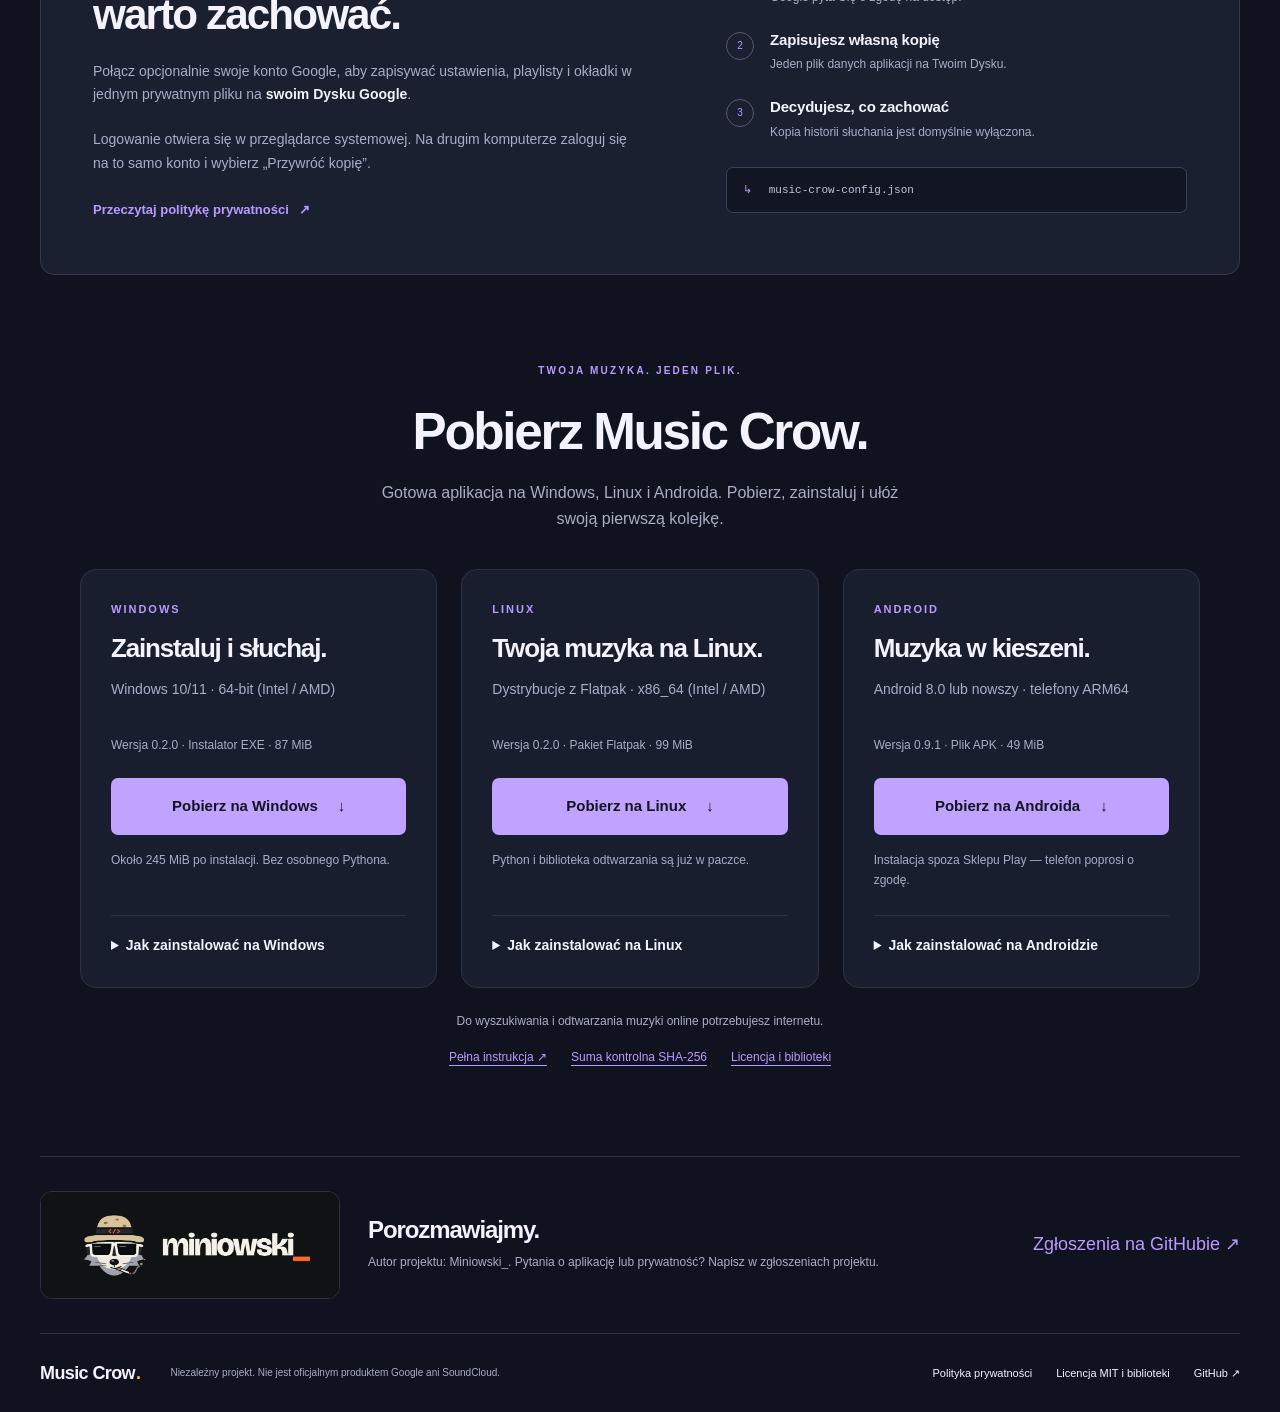
==== commit da44b565: "Release desktop 0.2.0 and Android 0.9.1 with the Miniowski_ branding Desktop 0.2.0 (Linux Flatpak, W" ====
--- a/docs/index.html
+++ b/docs/index.html
@@ -24,7 +24,7 @@
         <p class="eyebrow"><span class="status-dot"></span> Odtwarzacz na komputer i telefon</p>
         <h1 id="hero-title">Twoja muzyka.<br><span>Twój rytm.</span></h1>
         <p class="lead">Wracaj do ulubionych utworów. Odkrywaj kolejne.<br class="desktop-break"> Ułóż wszystko po swojemu w Music Crow.</p>
-        <div class="actions"><a class="button primary" href="https://github.com/Miniu123/Music_Crow/raw/refs/heads/main/releases/Music-Crow-0.1.1-Windows-x64-Setup.exe" download="Music-Crow-0.1.1-Windows-x64-Setup.exe">Pobierz na Windows <span aria-hidden="true">↓</span></a><a class="button primary" href="https://github.com/Miniu123/Music_Crow/raw/refs/heads/main/releases/Music-Crow-0.1.0-x86_64.flatpak" download="Music-Crow-0.1.0-x86_64.flatpak">Pobierz na Linux <span aria-hidden="true">↓</span></a><a class="button primary" href="https://github.com/Miniu123/Music_Crow/raw/refs/heads/main/releases/Music-Crow-0.9.0-Android.apk" download="Music-Crow-0.9.0-Android.apk">Pobierz na Androida <span aria-hidden="true">↓</span></a><a class="text-link" href="#pobierz">Jak zainstalować <span aria-hidden="true">↓</span></a></div>
+        <div class="actions"><a class="button primary" href="https://github.com/Miniu123/Music_Crow/raw/refs/heads/main/releases/Music-Crow-0.2.0-Windows-x64-Setup.exe" download="Music-Crow-0.2.0-Windows-x64-Setup.exe">Pobierz na Windows <span aria-hidden="true">↓</span></a><a class="button primary" href="https://github.com/Miniu123/Music_Crow/raw/refs/heads/main/releases/Music-Crow-0.2.0-x86_64.flatpak" download="Music-Crow-0.2.0-x86_64.flatpak">Pobierz na Linux <span aria-hidden="true">↓</span></a><a class="button primary" href="https://github.com/Miniu123/Music_Crow/raw/refs/heads/main/releases/Music-Crow-0.9.1-Android.apk" download="Music-Crow-0.9.1-Android.apk">Pobierz na Androida <span aria-hidden="true">↓</span></a><a class="text-link" href="#pobierz">Jak zainstalować <span aria-hidden="true">↓</span></a></div>
         <p class="hero-note">Windows 10/11, Linux i Android 8+ · Interfejs PL / EN</p>
       </div>
       <figure class="app-figure">
@@ -63,9 +63,9 @@
           <p class="platform-label">WINDOWS</p>
           <h3 id="windows-title">Zainstaluj i słuchaj.</h3>
           <p class="platform-description">Windows 10/11 · 64-bit (Intel / AMD)</p>
-          <p class="download-meta">Wersja 0.1.1 · Instalator EXE · 81 MiB</p>
-          <a class="button primary download-button" href="https://github.com/Miniu123/Music_Crow/raw/refs/heads/main/releases/Music-Crow-0.1.1-Windows-x64-Setup.exe" download="Music-Crow-0.1.1-Windows-x64-Setup.exe">Pobierz na Windows <span aria-hidden="true">↓</span></a>
-          <p class="download-hint">Około 236 MiB po instalacji. Bez osobnego Pythona.</p>
+          <p class="download-meta">Wersja 0.2.0 · Instalator EXE · 87 MiB</p>
+          <a class="button primary download-button" href="https://github.com/Miniu123/Music_Crow/raw/refs/heads/main/releases/Music-Crow-0.2.0-Windows-x64-Setup.exe" download="Music-Crow-0.2.0-Windows-x64-Setup.exe">Pobierz na Windows <span aria-hidden="true">↓</span></a>
+          <p class="download-hint">Około 245 MiB po instalacji. Bez osobnego Pythona.</p>
           <details class="download-install">
             <summary>Jak zainstalować na Windows</summary>
             <ol>
@@ -79,8 +79,8 @@
           <p class="platform-label">LINUX</p>
           <h3 id="linux-title">Twoja muzyka na Linux.</h3>
           <p class="platform-description">Dystrybucje z Flatpak · x86_64 (Intel / AMD)</p>
-          <p class="download-meta">Wersja 0.1.0 · Pakiet Flatpak · 99 MiB</p>
-          <a class="button primary download-button" href="https://github.com/Miniu123/Music_Crow/raw/refs/heads/main/releases/Music-Crow-0.1.0-x86_64.flatpak" download="Music-Crow-0.1.0-x86_64.flatpak">Pobierz na Linux <span aria-hidden="true">↓</span></a>
+          <p class="download-meta">Wersja 0.2.0 · Pakiet Flatpak · 99 MiB</p>
+          <a class="button primary download-button" href="https://github.com/Miniu123/Music_Crow/raw/refs/heads/main/releases/Music-Crow-0.2.0-x86_64.flatpak" download="Music-Crow-0.2.0-x86_64.flatpak">Pobierz na Linux <span aria-hidden="true">↓</span></a>
           <p class="download-hint">Python i biblioteka odtwarzania są już w paczce.</p>
           <details class="download-install">
             <summary>Jak zainstalować na Linux</summary>
@@ -89,7 +89,7 @@
               <li>Otwórz terminal w folderze z pobranym plikiem i wklej:</li>
             </ol>
             <pre><code>flatpak remote-add --user --if-not-exists flathub https://dl.flathub.org/repo/flathub.flatpakrepo
-flatpak install --user ./Music-Crow-0.1.0-x86_64.flatpak</code></pre>
+flatpak install --user ./Music-Crow-0.2.0-x86_64.flatpak</code></pre>
             <p>Uruchom Music Crow z menu aplikacji lub wpisz:</p>
             <pre><code>flatpak run io.github.Miniu123.MusicCrow</code></pre>
             <p>Pierwsza instalacja może pobrać dodatkowe składniki z Flathub.</p>
@@ -99,8 +99,8 @@
           <p class="platform-label">ANDROID</p>
           <h3 id="android-title">Muzyka w kieszeni.</h3>
           <p class="platform-description">Android 8.0 lub nowszy · telefony ARM64</p>
-          <p class="download-meta">Wersja 0.9.0 · Plik APK · 49 MiB</p>
-          <a class="button primary download-button" href="https://github.com/Miniu123/Music_Crow/raw/refs/heads/main/releases/Music-Crow-0.9.0-Android.apk" download="Music-Crow-0.9.0-Android.apk">Pobierz na Androida <span aria-hidden="true">↓</span></a>
+          <p class="download-meta">Wersja 0.9.1 · Plik APK · 49 MiB</p>
+          <a class="button primary download-button" href="https://github.com/Miniu123/Music_Crow/raw/refs/heads/main/releases/Music-Crow-0.9.1-Android.apk" download="Music-Crow-0.9.1-Android.apk">Pobierz na Androida <span aria-hidden="true">↓</span></a>
           <p class="download-hint">Instalacja spoza Sklepu Play — telefon poprosi o zgodę.</p>
           <details class="download-install">
             <summary>Jak zainstalować na Androidzie</summary>
@@ -116,7 +116,7 @@
       <p class="download-footnote">Do wyszukiwania i odtwarzania muzyki online potrzebujesz internetu.</p>
       <div class="download-links"><a href="https://github.com/Miniu123/Music_Crow#install-the-linux-app-flatpak">Pełna instrukcja ↗</a><a href="https://github.com/Miniu123/Music_Crow/raw/refs/heads/main/releases/SHA256SUMS">Suma kontrolna SHA-256</a><a href="license.html">Licencja i biblioteki</a></div>
     </section>
-    <section class="contact-section wrap" id="kontakt"><div><h2>Porozmawiajmy.</h2><p>Autor projektu: <a href="https://github.com/Miniu123">Miniu123</a>. Pytania o aplikację lub prywatność?</p></div><a class="contact-link" href="mailto:minu3009@gmail.com">minu3009@gmail.com ↗</a></section>
+    <section class="contact-section wrap" id="kontakt"><div class="author"><img class="author-logo" src="assets/miniowski-wide.png" alt="miniowski_ — logo autora" width="300" height="107"><div><h2>Porozmawiajmy.</h2><p>Autor projektu: <a href="https://github.com/Miniu123">Miniowski_</a>. Pytania o aplikację lub prywatność? Napisz w zgłoszeniach projektu.</p></div></div><a class="contact-link" href="https://github.com/Miniu123/Music_Crow/issues">Zgłoszenia na GitHubie ↗</a></section>
   </main>
   <footer class="site-footer wrap"><a class="brand" href="./">Music Crow<span class="brand-dot">.</span></a><p>Niezależny projekt. Nie jest oficjalnym produktem Google ani SoundCloud.</p><div><a href="privacy.html">Polityka prywatności</a><a href="license.html">Licencja MIT i biblioteki</a><a href="https://github.com/Miniu123/Music_Crow">GitHub ↗</a></div></footer>
 </body>
--- a/docs/assets/style.css
+++ b/docs/assets/style.css
@@ -1,4 +1,4 @@
-:root{color-scheme:dark;--bg:#10131f;--surface:#191e2f;--text:#f4f2fc;--muted:#a8aec6;--accent:#ba9aff;--line:#2c3145;--warm:#ffbd70}*{box-sizing:border-box}html{scroll-behavior:smooth;scroll-padding-top:28px}body{margin:0;background:var(--bg);color:var(--text);font-family:Inter,"Segoe UI",Arial,sans-serif;font-size:16px;line-height:1.65}a{color:inherit;text-decoration:none}a:hover{color:var(--accent)}a:focus-visible{outline:3px solid var(--warm);outline-offset:6px;border-radius:3px}img{max-width:100%;height:auto}h1,h2,h3,p,figure{margin:0}h1,h2,h3{line-height:1.1;letter-spacing:-.045em}p{color:var(--muted)}.wrap{width:min(1220px,calc(100% - 80px));margin-inline:auto}.skip{position:fixed;top:-100px;left:20px;padding:10px 20px;background:var(--text);color:var(--bg);z-index:10}.skip:focus{top:12px}.site-header{display:flex;align-items:center;justify-content:space-between;gap:30px;padding-block:27px;border-bottom:1px solid var(--line)}.brand{display:flex;align-items:center;gap:10px;font-size:22px;line-height:1;font-weight:750;letter-spacing:-.6px}.brand img{border-radius:12px}.brand-dot{margin-left:-9px;color:var(--warm)}nav{display:flex;align-items:center;gap:30px;font-size:13px;font-weight:600}nav a{color:var(--muted)}.nav-github{border:1px solid #494b63;border-radius:7px;padding:8px 16px;color:var(--text)}.hero{display:grid;grid-template-columns:1fr 1.12fr;gap:54px;align-items:center;padding-block:102px 72px}.eyebrow{font-size:10px;letter-spacing:2.2px;font-weight:750;color:var(--accent);margin-bottom:24px}.status-dot{display:inline-block;width:7px;height:7px;margin-right:7px;background:var(--warm);border-radius:50%}h1{font-size:clamp(48px,5.2vw,74px);font-weight:750;line-height:1.06;letter-spacing:-4px}h1 span{color:var(--accent)}.lead{margin-top:28px;font-size:17px;line-height:1.85}.actions{display:flex;align-items:center;gap:24px;margin-top:34px;flex-wrap:wrap}.button{display:inline-flex;align-items:center;justify-content:center;gap:20px;padding:14px 20px;font-size:13px;font-weight:750;border-radius:7px;transition:transform .18s,background .18s}.primary{color:#151320;background:#bfa3ff}.primary:hover{color:#151320;background:#ceb8ff;transform:translateY(-2px)}.text-link{font-size:13px;font-weight:650}.text-link span{padding-left:7px}.hero-note{font-size:11px;margin-top:25px;color:#8c95b0}.app-figure{min-width:0;transform:rotate(-2deg);animation:arrive .7s ease-out both}.app-preview{overflow:hidden;background:#151a2a;border:1px solid #3c3d58;border-radius:13px;box-shadow:0 30px 65px #05061170,0 0 75px #9572ff0c}.window-bar{display:flex;align-items:center;justify-content:space-between;padding:12px 16px;border-bottom:1px solid var(--line);color:#8991ab;font-size:8px;letter-spacing:2px}.window-dots{display:flex;gap:5px}.window-dots i{width:6px;height:6px;border-radius:50%;background:#4b4863}.window-dots i:first-child{background:#b78b7c}.preview-body{padding:24px}.preview-heading{display:flex;align-items:center;justify-content:space-between;gap:10px}.micro{font-size:8px;font-weight:750;letter-spacing:1.4px;color:var(--muted)}.preview-heading h2{font-size:27px;margin-top:9px}.preview-heading h2 span{color:var(--accent)}.now-playing{display:flex;align-items:center;gap:18px;padding:20px;margin-block:23px;background:linear-gradient(115deg,#46375f,#2b2b48);border:1px solid #6e548f;border-radius:9px}.record{width:63px;height:63px;border-radius:50%;display:grid;place-items:center;flex-shrink:0;background:repeating-radial-gradient(#161726 0 3px,#28273c 4px 5px);border:1px solid #53516a}.record span{display:grid;place-items:center;width:27px;height:27px;background:var(--warm);border-radius:50%;color:#242036;font-size:17px}.now-playing h3{font-size:18px;margin-top:5px}.now-playing p{font-size:10px;margin-top:5px}.sound-bars{display:flex;gap:3px;align-items:center;height:25px;margin-left:auto}.sound-bars i{width:3px;height:13px;border-radius:3px;background:var(--accent);animation:equalizer 1s ease-in-out infinite alternate}.sound-bars i:nth-child(2){height:23px;animation-delay:-.6s}.sound-bars i:nth-child(3){height:17px;animation-delay:-.2s}.sound-bars i:nth-child(4){height:9px;animation-delay:-.8s}.sound-bars i:nth-child(5){height:20px;animation-delay:-.4s}.preview-queues{display:grid;grid-template-columns:1.2fr 1fr;gap:18px}.queue-label{display:flex;justify-content:space-between;font-size:11px;font-weight:650;margin-bottom:12px}.queue-label>span{color:#8d839f;font-weight:400}.track-list{list-style:none;padding:0;margin:0}.track-list li{display:flex;align-items:center;gap:8px;font-size:9px;line-height:1.5;padding:9px 0;border-bottom:1px solid #2b2c41}.track-list small{display:block;color:var(--muted);font-size:8px;margin-top:2px}.track-art{display:grid;place-items:center;width:28px;height:28px;flex-shrink:0;border-radius:5px;font-size:16px}.lilac{background:#413653;color:#cbb3ed}.peach{background:#4d3d36;color:#e8b996}.mint{background:#2e4645;color:#a7d0c2}.track-time{font-size:8px;color:var(--muted);margin-left:auto}.queue-caption{font-size:9px;line-height:1.7;padding-top:14px;color:#958ba7}.preview-player{display:flex;gap:14px;align-items:center;border-top:1px solid #38344f;padding-top:20px;margin-top:20px;color:var(--accent)}.preview-player small{font-size:8px;color:#a3a5bf}.progress{height:3px;background:#3b3c55;flex:1;border-radius:4px}.progress i{display:block;height:3px;background:var(--accent);width:38%;border-radius:4px}figcaption{font-size:9px;text-align:center;color:#8f95ab;margin-top:15px;letter-spacing:.2px}.feature-strip{display:flex;justify-content:space-between;gap:20px;border-top:1px solid var(--line);border-bottom:1px solid var(--line);padding-block:22px;color:#bdc0d2;font-size:12px;letter-spacing:.2px}.feature-strip span:before{content:'✦';font-size:10px;color:var(--accent);padding-right:12px}.section{padding-block:88px}.section h2,.drive-section h2{font-size:clamp(32px,3.3vw,46px)}.section-heading .eyebrow{margin-bottom:17px}.feature-grid{display:grid;grid-template-columns:repeat(3,1fr);gap:44px;margin-top:46px}.feature-grid article{border-top:1px solid #554760;padding-top:24px}.feature-number{font-size:9px;letter-spacing:2px;color:var(--accent);font-weight:700}.feature-grid h3{font-size:23px;margin-block:16px}.feature-grid p{font-size:14px;line-height:1.85}.drive-section{display:grid;grid-template-columns:1.2fr 1fr;gap:80px;align-items:center;padding:52px;background:#1b2031;border:1px solid #33384d;border-radius:14px}.drive-copy>p:not(.eyebrow){margin-top:22px;font-size:14px}.drive-copy strong{color:var(--text);font-weight:550}.drive-copy .text-link{display:inline-block;margin-top:24px;color:var(--accent)}.backup-note>ol{list-style:none;padding:0;margin:20px 0 0}.backup-note li{display:flex;gap:16px;margin-block:24px}.backup-note li>span{width:28px;height:28px;display:grid;place-items:center;flex-shrink:0;border:1px solid #625276;border-radius:50%;font-size:10px;color:var(--accent)}.backup-note h3{font-size:15px;letter-spacing:-.2px}.backup-note p{font-size:12px;margin-top:7px}.file-pill{font-family:monospace;font-size:11px;background:#111524;border:1px solid #3a4057;border-radius:7px;padding:13px 16px;color:#c0c5db;overflow-wrap:anywhere}.file-pill span{color:var(--accent);margin-right:10px}.start-section{display:flex;align-items:center;justify-content:space-between;gap:45px}.start-section>div{max-width:630px}.start-section p:not(.eyebrow){font-size:14px;margin-top:22px}.start-section .button{flex-shrink:0}.contact-section{padding-block:34px;border-top:1px solid var(--line);display:flex;align-items:center;justify-content:space-between;gap:24px}.contact-section h2{font-size:24px;margin-bottom:10px}.contact-section p{font-size:12px}.contact-link{font-size:18px;color:var(--accent);overflow-wrap:anywhere}.site-footer{border-top:1px solid var(--line);padding-block:30px;display:flex;gap:30px;align-items:center}.site-footer .brand{font-size:18px;flex-shrink:0}.site-footer p{font-size:10px;max-width:340px}.site-footer>div{display:flex;gap:24px;margin-left:auto;font-size:11px}.legal-hero{padding-block:70px 40px;max-width:850px}.legal-hero h1{font-size:clamp(38px,5vw,62px);letter-spacing:-2.5px}.legal-hero .lead{font-size:17px;max-width:720px}.updated{font-size:11px;margin-top:22px}.legal-layout{display:grid;grid-template-columns:220px minmax(0,760px);gap:60px;padding-bottom:80px;align-items:start}.legal-toc{position:sticky;top:24px;border-top:1px solid var(--line);padding-top:16px}.legal-toc strong{font-size:11px;letter-spacing:1px}.legal-toc ol{list-style:none;padding:0;margin:15px 0;font-size:12px;line-height:2.2}.legal-toc a{color:var(--muted)}.legal-content section{padding:28px 0;border-top:1px solid var(--line)}.legal-content h2{font-size:24px;letter-spacing:-.6px;margin-bottom:18px}.legal-content h3{font-size:17px;margin-block:22px 12px;letter-spacing:-.2px}.legal-content p,.legal-content li{font-size:14px;line-height:1.85;color:var(--muted)}.legal-content p+p{margin-top:13px}.legal-content a{color:var(--accent);text-decoration:underline;text-underline-offset:3px;overflow-wrap:anywhere}.legal-content strong{color:var(--text);font-weight:600}.legal-content ul,.legal-content ol{padding-left:22px}.legal-content li{padding-block:4px}.legal-content code{font-size:12px;overflow-wrap:anywhere;color:#d8c6ff}.legal-content .notice{background:var(--surface);border-left:2px solid var(--accent);padding:20px;border-radius:0 8px 8px 0;margin-top:20px}@keyframes equalizer{to{transform:scaleY(.4)}}@keyframes arrive{from{opacity:0;translate:0 14px}to{opacity:1;translate:0 0}}@media(min-width:1600px){.hero{padding-block:125px 95px}}@media(max-width:1050px){.wrap{width:calc(100% - 48px)}.hero{gap:30px;padding-top:70px}h1{font-size:54px;letter-spacing:-2.5px}.preview-body{padding:18px}.now-playing{padding:14px;gap:12px}.preview-queues{gap:12px}.track-time{display:none}.drive-section{gap:35px;padding:36px}.start-section{align-items:flex-start;flex-direction:column;gap:25px}.legal-layout{gap:35px;grid-template-columns:180px 1fr}.site-footer{flex-wrap:wrap}}@media(max-width:760px){.site-header{flex-wrap:wrap;padding-block:22px;gap:22px}nav{width:100%;justify-content:space-between;gap:10px;font-size:11px}.nav-github{padding:5px 10px}.hero{grid-template-columns:1fr;gap:48px;padding-block:52px 40px}.hero-copy{max-width:590px}h1{font-size:clamp(46px,9vw,66px)}.lead{font-size:16px}.app-figure{transform:none;max-width:600px;width:100%;margin-inline:auto}.preview-body{padding:22px}.preview-queues{gap:22px}.feature-strip{display:grid;grid-template-columns:1fr 1fr;gap:15px;font-size:10px}.section{padding-block:58px}.feature-grid{grid-template-columns:1fr;gap:27px;margin-top:30px}.feature-grid article{padding-top:18px}.feature-grid h3{margin-block:12px}.drive-section{grid-template-columns:1fr;padding:28px;gap:36px}.contact-section{align-items:flex-start;flex-direction:column}.site-footer{gap:22px}.site-footer>div{margin-left:0;width:100%}.legal-hero{padding-top:44px}.legal-layout{grid-template-columns:1fr;gap:20px}.legal-toc{position:static}.legal-toc ol{display:grid;grid-template-columns:1fr 1fr;gap:4px 18px}.legal-content section{padding-block:25px}}@media(max-width:390px){.wrap{width:calc(100% - 32px)}.preview-body{padding:15px}.preview-heading h2{font-size:23px}.preview-queues{gap:12px}.track-art{width:24px;height:24px}.now-playing{gap:10px}.record{width:48px;height:48px}.feature-strip span:before{padding-right:6px}.drive-section{padding:22px}.actions{gap:18px}.legal-toc ol{grid-template-columns:1fr}}@media(prefers-reduced-motion:reduce){html{scroll-behavior:auto}*,*:before,*:after{animation:none!important;transition:none!important}}
+:root{color-scheme:dark;--bg:#10131f;--surface:#191e2f;--text:#f4f2fc;--muted:#a8aec6;--accent:#ba9aff;--line:#2c3145;--warm:#ffbd70}*{box-sizing:border-box}html{scroll-behavior:smooth;scroll-padding-top:28px}body{margin:0;background:var(--bg);color:var(--text);font-family:Inter,"Segoe UI",Arial,sans-serif;font-size:16px;line-height:1.65}a{color:inherit;text-decoration:none}a:hover{color:var(--accent)}a:focus-visible{outline:3px solid var(--warm);outline-offset:6px;border-radius:3px}img{max-width:100%;height:auto}h1,h2,h3,p,figure{margin:0}h1,h2,h3{line-height:1.1;letter-spacing:-.045em}p{color:var(--muted)}.wrap{width:min(1220px,calc(100% - 80px));margin-inline:auto}.skip{position:fixed;top:-100px;left:20px;padding:10px 20px;background:var(--text);color:var(--bg);z-index:10}.skip:focus{top:12px}.site-header{display:flex;align-items:center;justify-content:space-between;gap:30px;padding-block:27px;border-bottom:1px solid var(--line)}.brand{display:flex;align-items:center;gap:10px;font-size:22px;line-height:1;font-weight:750;letter-spacing:-.6px}.brand img{border-radius:12px}.brand-dot{margin-left:-9px;color:var(--warm)}nav{display:flex;align-items:center;gap:30px;font-size:13px;font-weight:600}nav a{color:var(--muted)}.nav-github{border:1px solid #494b63;border-radius:7px;padding:8px 16px;color:var(--text)}.hero{display:grid;grid-template-columns:1fr 1.12fr;gap:54px;align-items:center;padding-block:102px 72px}.eyebrow{font-size:10px;letter-spacing:2.2px;font-weight:750;color:var(--accent);margin-bottom:24px}.status-dot{display:inline-block;width:7px;height:7px;margin-right:7px;background:var(--warm);border-radius:50%}h1{font-size:clamp(48px,5.2vw,74px);font-weight:750;line-height:1.06;letter-spacing:-4px}h1 span{color:var(--accent)}.lead{margin-top:28px;font-size:17px;line-height:1.85}.actions{display:flex;align-items:center;gap:24px;margin-top:34px;flex-wrap:wrap}.button{display:inline-flex;align-items:center;justify-content:center;gap:20px;padding:14px 20px;font-size:13px;font-weight:750;border-radius:7px;transition:transform .18s,background .18s}.primary{color:#151320;background:#bfa3ff}.primary:hover{color:#151320;background:#ceb8ff;transform:translateY(-2px)}.text-link{font-size:13px;font-weight:650}.text-link span{padding-left:7px}.hero-note{font-size:11px;margin-top:25px;color:#8c95b0}.app-figure{min-width:0;transform:rotate(-2deg);animation:arrive .7s ease-out both}.app-preview{overflow:hidden;background:#151a2a;border:1px solid #3c3d58;border-radius:13px;box-shadow:0 30px 65px #05061170,0 0 75px #9572ff0c}.window-bar{display:flex;align-items:center;justify-content:space-between;padding:12px 16px;border-bottom:1px solid var(--line);color:#8991ab;font-size:8px;letter-spacing:2px}.window-dots{display:flex;gap:5px}.window-dots i{width:6px;height:6px;border-radius:50%;background:#4b4863}.window-dots i:first-child{background:#b78b7c}.preview-body{padding:24px}.preview-heading{display:flex;align-items:center;justify-content:space-between;gap:10px}.micro{font-size:8px;font-weight:750;letter-spacing:1.4px;color:var(--muted)}.preview-heading h2{font-size:27px;margin-top:9px}.preview-heading h2 span{color:var(--accent)}.now-playing{display:flex;align-items:center;gap:18px;padding:20px;margin-block:23px;background:linear-gradient(115deg,#46375f,#2b2b48);border:1px solid #6e548f;border-radius:9px}.record{width:63px;height:63px;border-radius:50%;display:grid;place-items:center;flex-shrink:0;background:repeating-radial-gradient(#161726 0 3px,#28273c 4px 5px);border:1px solid #53516a}.record span{display:grid;place-items:center;width:27px;height:27px;background:var(--warm);border-radius:50%;color:#242036;font-size:17px}.now-playing h3{font-size:18px;margin-top:5px}.now-playing p{font-size:10px;margin-top:5px}.sound-bars{display:flex;gap:3px;align-items:center;height:25px;margin-left:auto}.sound-bars i{width:3px;height:13px;border-radius:3px;background:var(--accent);animation:equalizer 1s ease-in-out infinite alternate}.sound-bars i:nth-child(2){height:23px;animation-delay:-.6s}.sound-bars i:nth-child(3){height:17px;animation-delay:-.2s}.sound-bars i:nth-child(4){height:9px;animation-delay:-.8s}.sound-bars i:nth-child(5){height:20px;animation-delay:-.4s}.preview-queues{display:grid;grid-template-columns:1.2fr 1fr;gap:18px}.queue-label{display:flex;justify-content:space-between;font-size:11px;font-weight:650;margin-bottom:12px}.queue-label>span{color:#8d839f;font-weight:400}.track-list{list-style:none;padding:0;margin:0}.track-list li{display:flex;align-items:center;gap:8px;font-size:9px;line-height:1.5;padding:9px 0;border-bottom:1px solid #2b2c41}.track-list small{display:block;color:var(--muted);font-size:8px;margin-top:2px}.track-art{display:grid;place-items:center;width:28px;height:28px;flex-shrink:0;border-radius:5px;font-size:16px}.lilac{background:#413653;color:#cbb3ed}.peach{background:#4d3d36;color:#e8b996}.mint{background:#2e4645;color:#a7d0c2}.track-time{font-size:8px;color:var(--muted);margin-left:auto}.queue-caption{font-size:9px;line-height:1.7;padding-top:14px;color:#958ba7}.preview-player{display:flex;gap:14px;align-items:center;border-top:1px solid #38344f;padding-top:20px;margin-top:20px;color:var(--accent)}.preview-player small{font-size:8px;color:#a3a5bf}.progress{height:3px;background:#3b3c55;flex:1;border-radius:4px}.progress i{display:block;height:3px;background:var(--accent);width:38%;border-radius:4px}figcaption{font-size:9px;text-align:center;color:#8f95ab;margin-top:15px;letter-spacing:.2px}.feature-strip{display:flex;justify-content:space-between;gap:20px;border-top:1px solid var(--line);border-bottom:1px solid var(--line);padding-block:22px;color:#bdc0d2;font-size:12px;letter-spacing:.2px}.feature-strip span:before{content:'✦';font-size:10px;color:var(--accent);padding-right:12px}.section{padding-block:88px}.section h2,.drive-section h2{font-size:clamp(32px,3.3vw,46px)}.section-heading .eyebrow{margin-bottom:17px}.feature-grid{display:grid;grid-template-columns:repeat(3,1fr);gap:44px;margin-top:46px}.feature-grid article{border-top:1px solid #554760;padding-top:24px}.feature-number{font-size:9px;letter-spacing:2px;color:var(--accent);font-weight:700}.feature-grid h3{font-size:23px;margin-block:16px}.feature-grid p{font-size:14px;line-height:1.85}.drive-section{display:grid;grid-template-columns:1.2fr 1fr;gap:80px;align-items:center;padding:52px;background:#1b2031;border:1px solid #33384d;border-radius:14px}.drive-copy>p:not(.eyebrow){margin-top:22px;font-size:14px}.drive-copy strong{color:var(--text);font-weight:550}.drive-copy .text-link{display:inline-block;margin-top:24px;color:var(--accent)}.backup-note>ol{list-style:none;padding:0;margin:20px 0 0}.backup-note li{display:flex;gap:16px;margin-block:24px}.backup-note li>span{width:28px;height:28px;display:grid;place-items:center;flex-shrink:0;border:1px solid #625276;border-radius:50%;font-size:10px;color:var(--accent)}.backup-note h3{font-size:15px;letter-spacing:-.2px}.backup-note p{font-size:12px;margin-top:7px}.file-pill{font-family:monospace;font-size:11px;background:#111524;border:1px solid #3a4057;border-radius:7px;padding:13px 16px;color:#c0c5db;overflow-wrap:anywhere}.file-pill span{color:var(--accent);margin-right:10px}.start-section{display:flex;align-items:center;justify-content:space-between;gap:45px}.start-section>div{max-width:630px}.start-section p:not(.eyebrow){font-size:14px;margin-top:22px}.start-section .button{flex-shrink:0}.contact-section{padding-block:34px;border-top:1px solid var(--line);display:flex;align-items:center;justify-content:space-between;gap:24px}.contact-section h2{font-size:24px;margin-bottom:10px}.contact-section p{font-size:12px}.contact-link{font-size:18px;color:var(--accent);overflow-wrap:anywhere}.author{display:flex;align-items:center;gap:28px}.author-logo{width:300px;height:auto;border-radius:12px;border:1px solid var(--line);flex-shrink:0}@media(max-width:760px){.author{flex-direction:column;align-items:flex-start;gap:18px}.author-logo{width:min(300px,100%)}}.site-footer{border-top:1px solid var(--line);padding-block:30px;display:flex;gap:30px;align-items:center}.site-footer .brand{font-size:18px;flex-shrink:0}.site-footer p{font-size:10px;max-width:340px}.site-footer>div{display:flex;gap:24px;margin-left:auto;font-size:11px}.legal-hero{padding-block:70px 40px;max-width:850px}.legal-hero h1{font-size:clamp(38px,5vw,62px);letter-spacing:-2.5px}.legal-hero .lead{font-size:17px;max-width:720px}.updated{font-size:11px;margin-top:22px}.legal-layout{display:grid;grid-template-columns:220px minmax(0,760px);gap:60px;padding-bottom:80px;align-items:start}.legal-toc{position:sticky;top:24px;border-top:1px solid var(--line);padding-top:16px}.legal-toc strong{font-size:11px;letter-spacing:1px}.legal-toc ol{list-style:none;padding:0;margin:15px 0;font-size:12px;line-height:2.2}.legal-toc a{color:var(--muted)}.legal-content section{padding:28px 0;border-top:1px solid var(--line)}.legal-content h2{font-size:24px;letter-spacing:-.6px;margin-bottom:18px}.legal-content h3{font-size:17px;margin-block:22px 12px;letter-spacing:-.2px}.legal-content p,.legal-content li{font-size:14px;line-height:1.85;color:var(--muted)}.legal-content p+p{margin-top:13px}.legal-content a{color:var(--accent);text-decoration:underline;text-underline-offset:3px;overflow-wrap:anywhere}.legal-content strong{color:var(--text);font-weight:600}.legal-content ul,.legal-content ol{padding-left:22px}.legal-content li{padding-block:4px}.legal-content code{font-size:12px;overflow-wrap:anywhere;color:#d8c6ff}.legal-content .notice{background:var(--surface);border-left:2px solid var(--accent);padding:20px;border-radius:0 8px 8px 0;margin-top:20px}@keyframes equalizer{to{transform:scaleY(.4)}}@keyframes arrive{from{opacity:0;translate:0 14px}to{opacity:1;translate:0 0}}@media(min-width:1600px){.hero{padding-block:125px 95px}}@media(max-width:1050px){.wrap{width:calc(100% - 48px)}.hero{gap:30px;padding-top:70px}h1{font-size:54px;letter-spacing:-2.5px}.preview-body{padding:18px}.now-playing{padding:14px;gap:12px}.preview-queues{gap:12px}.track-time{display:none}.drive-section{gap:35px;padding:36px}.start-section{align-items:flex-start;flex-direction:column;gap:25px}.legal-layout{gap:35px;grid-template-columns:180px 1fr}.site-footer{flex-wrap:wrap}}@media(max-width:760px){.site-header{flex-wrap:wrap;padding-block:22px;gap:22px}nav{width:100%;justify-content:space-between;gap:10px;font-size:11px}.nav-github{padding:5px 10px}.hero{grid-template-columns:1fr;gap:48px;padding-block:52px 40px}.hero-copy{max-width:590px}h1{font-size:clamp(46px,9vw,66px)}.lead{font-size:16px}.app-figure{transform:none;max-width:600px;width:100%;margin-inline:auto}.preview-body{padding:22px}.preview-queues{gap:22px}.feature-strip{display:grid;grid-template-columns:1fr 1fr;gap:15px;font-size:10px}.section{padding-block:58px}.feature-grid{grid-template-columns:1fr;gap:27px;margin-top:30px}.feature-grid article{padding-top:18px}.feature-grid h3{margin-block:12px}.drive-section{grid-template-columns:1fr;padding:28px;gap:36px}.contact-section{align-items:flex-start;flex-direction:column}.site-footer{gap:22px}.site-footer>div{margin-left:0;width:100%}.legal-hero{padding-top:44px}.legal-layout{grid-template-columns:1fr;gap:20px}.legal-toc{position:static}.legal-toc ol{display:grid;grid-template-columns:1fr 1fr;gap:4px 18px}.legal-content section{padding-block:25px}}@media(max-width:390px){.wrap{width:calc(100% - 32px)}.preview-body{padding:15px}.preview-heading h2{font-size:23px}.preview-queues{gap:12px}.track-art{width:24px;height:24px}.now-playing{gap:10px}.record{width:48px;height:48px}.feature-strip span:before{padding-right:6px}.drive-section{padding:22px}.actions{gap:18px}.legal-toc ol{grid-template-columns:1fr}}@media(prefers-reduced-motion:reduce){html{scroll-behavior:auto}*,*:before,*:after{animation:none!important;transition:none!important}}
 
 .license-text{white-space:pre-wrap;overflow-wrap:anywhere;font:13px/1.8 ui-monospace,monospace;background:var(--surface);border:1px solid var(--line);border-radius:12px;padding:24px;color:var(--text)}
 .download-section{text-align:center}
